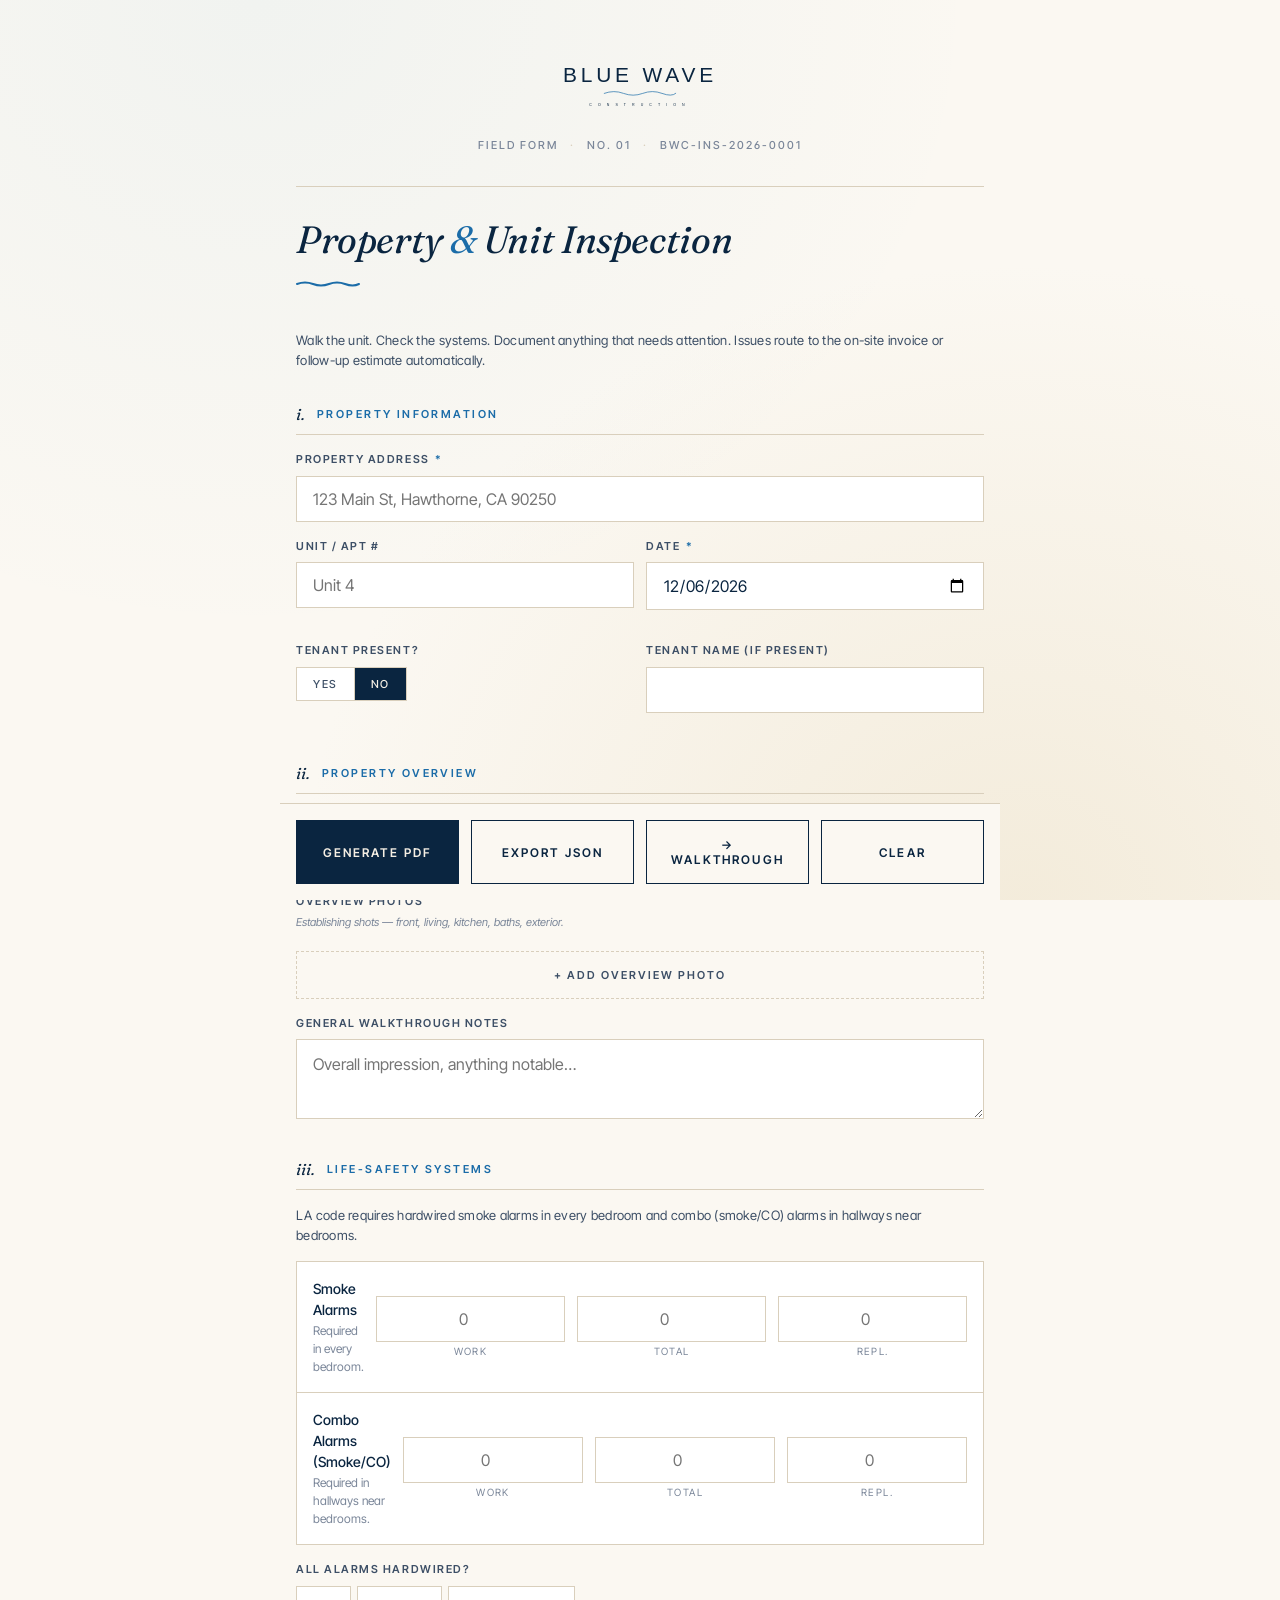
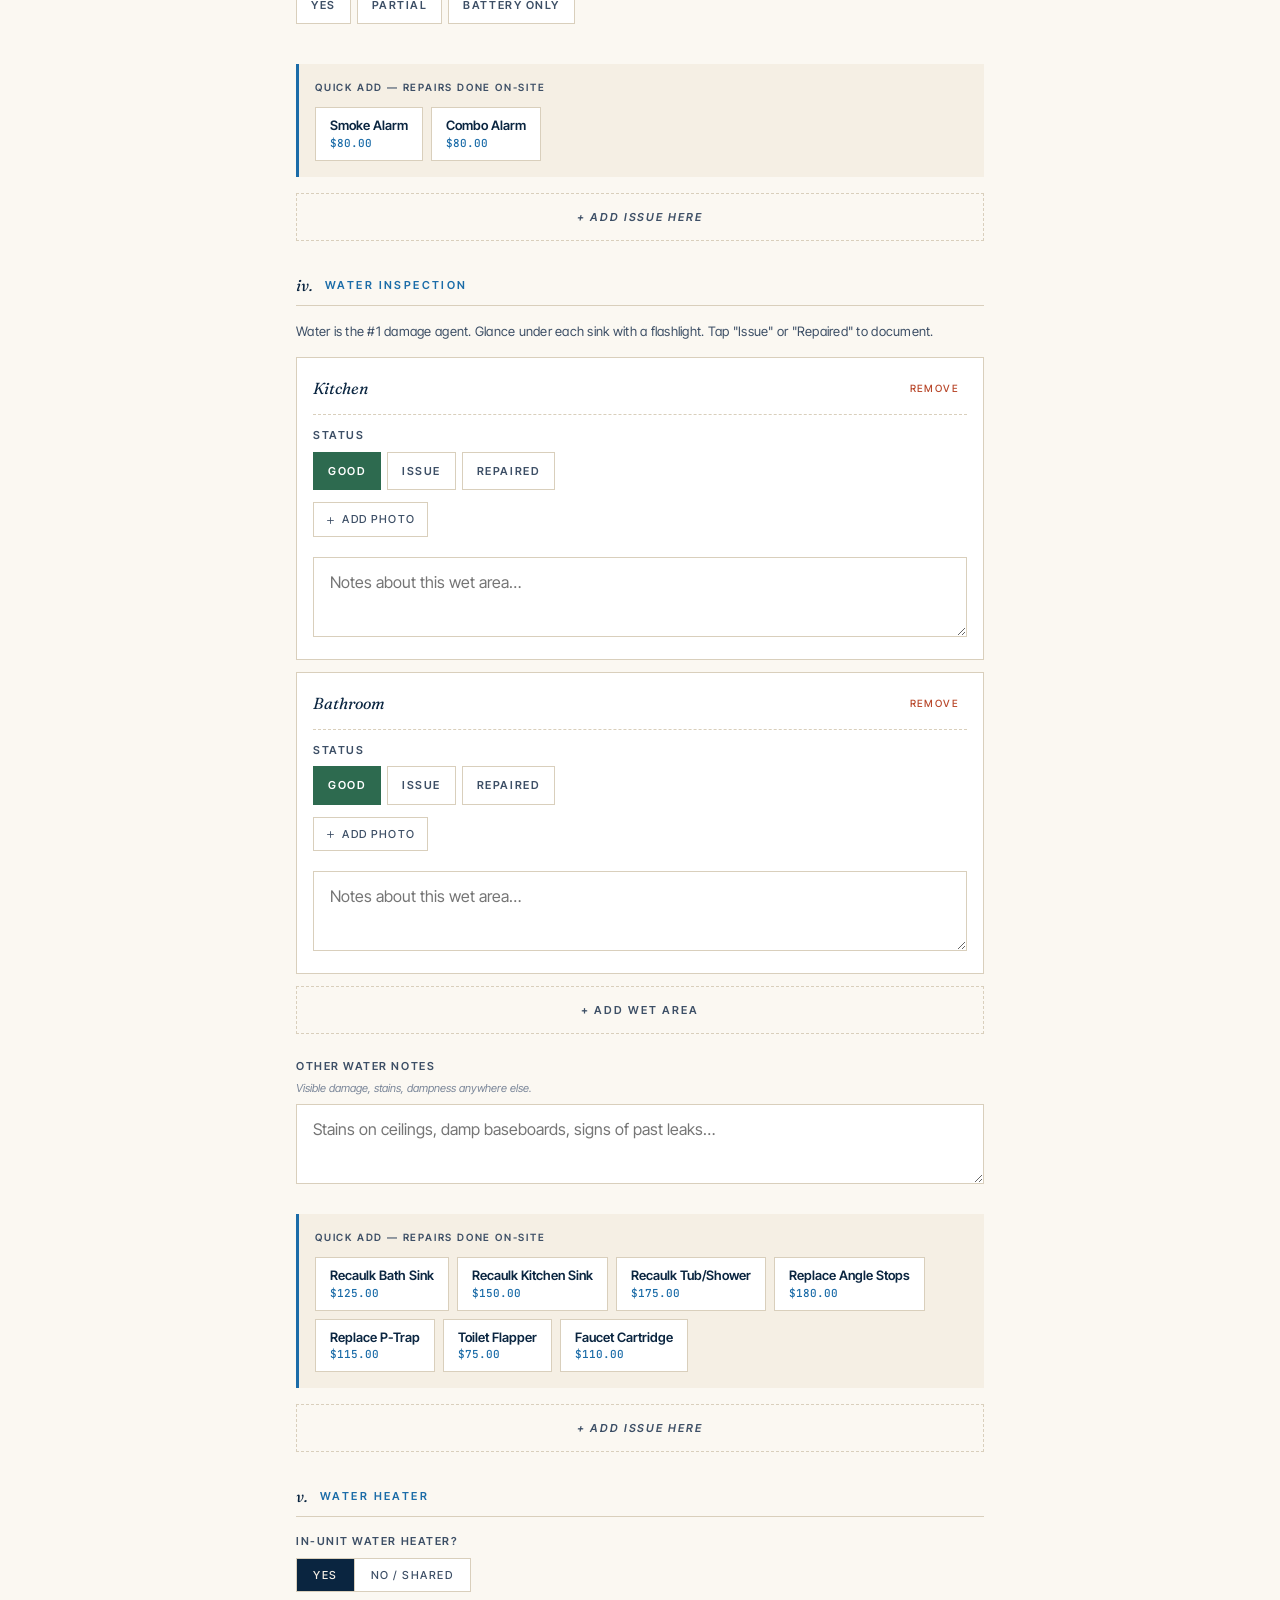
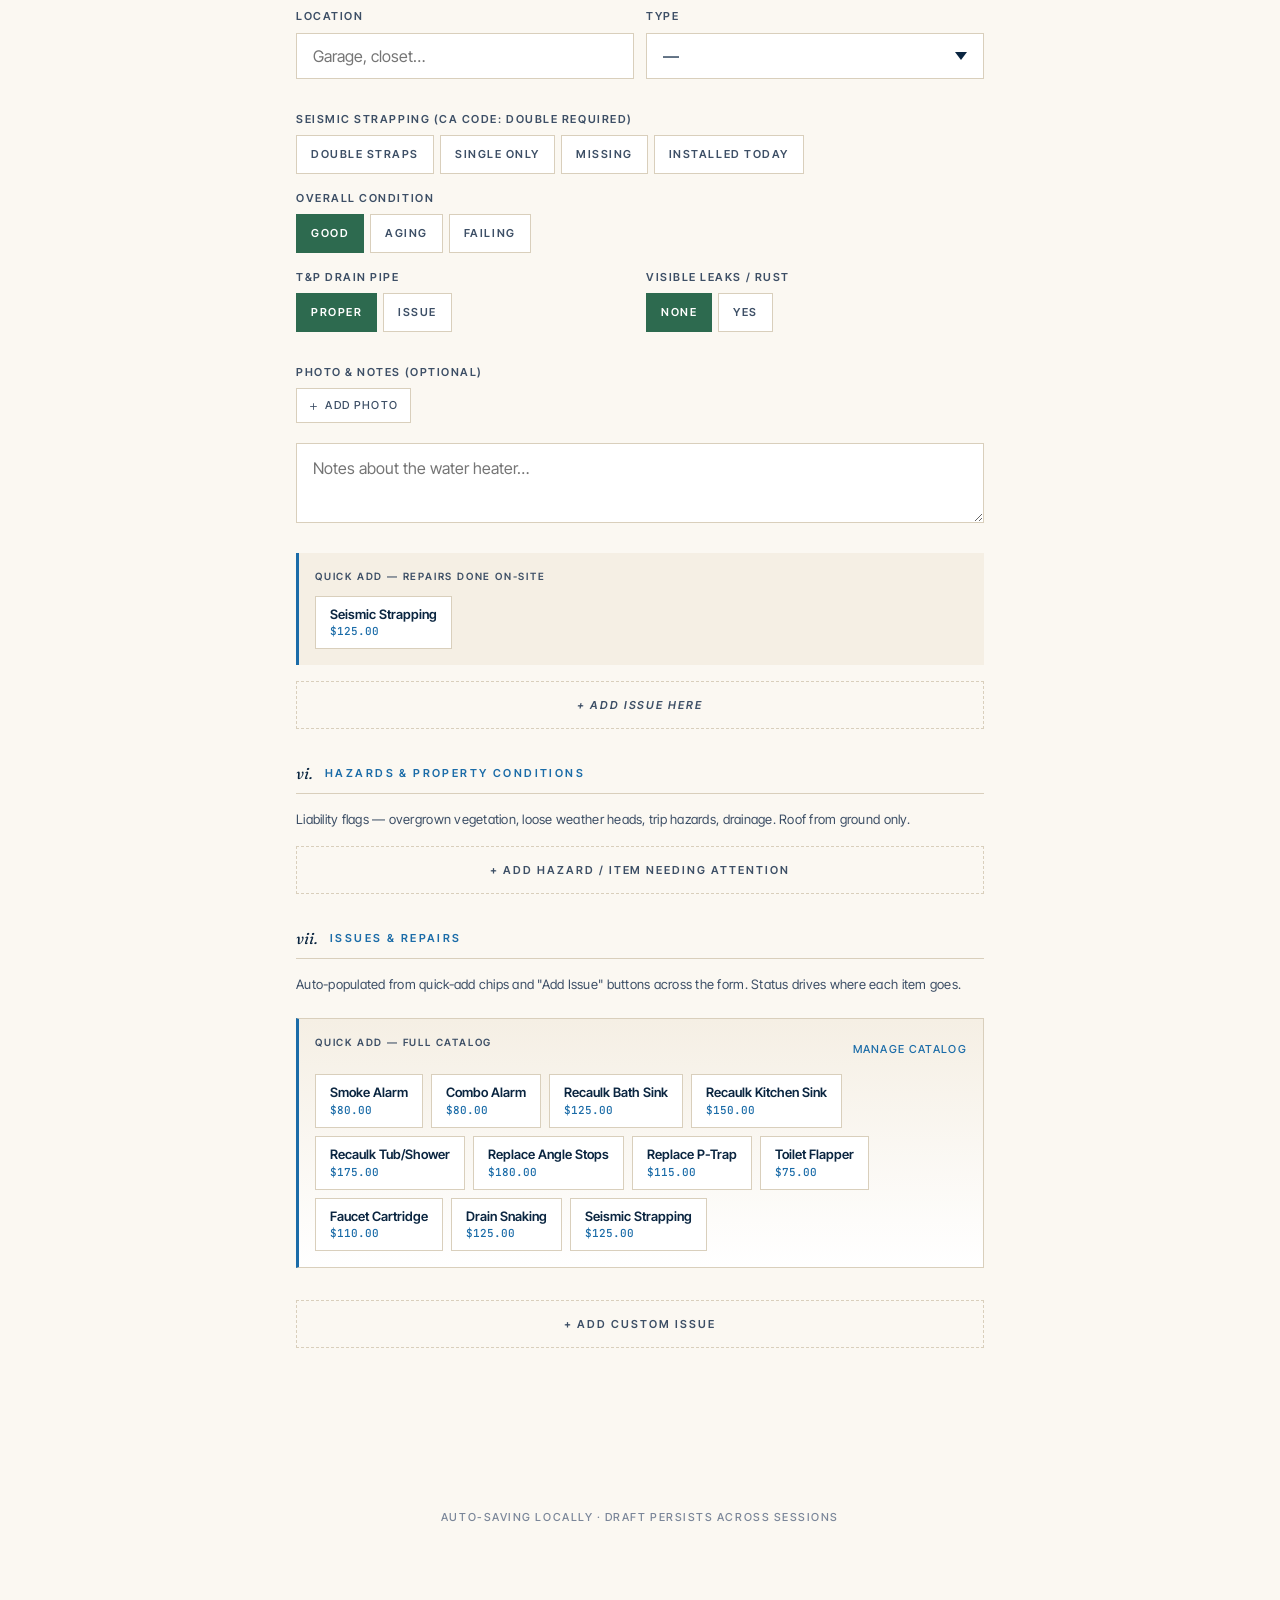
==== inspection.html @ 9dfb16ea "Add files via upload" ====
<!doctype html>
<html lang="en">
  <head>
    <meta charset="utf-8" />
    <meta
      name="viewport"
      content="width=device-width, initial-scale=1, viewport-fit=cover"
    />
    <meta name="theme-color" content="#0A2540" />
    <title>Inspection — Blue Wave Construction</title>
    <link rel="preconnect" href="https://fonts.googleapis.com" />
    <link rel="preconnect" href="https://fonts.gstatic.com" crossorigin />
    <link
      rel="stylesheet"
      href="https://fonts.googleapis.com/css2?family=Fraunces:ital,opsz,wght@0,9..144,300;0,9..144,400;1,9..144,300;1,9..144,400&family=Inter+Tight:wght@400;500;600&family=JetBrains+Mono:wght@400;500&display=swap"
    />
    <link rel="stylesheet" href="styles.css" />
    <script src="https://cdnjs.cloudflare.com/ajax/libs/jspdf/2.5.1/jspdf.umd.min.js"></script>
  </head>
  <body>
    <main class="app">
      <header class="app-header">
        <a href="index.html" style="text-decoration: none">
          <img
            src="assets/01_logo_horizontal_navy.svg"
            alt="Blue Wave Construction"
            class="logo"
          />
        </a>
        <div class="meta">
          Field Form <span class="sep">·</span> No. 01
          <span class="sep">·</span> <span id="reportIdDisplay">BWC-INS-…</span>
        </div>
      </header>

      <h1 class="page-title">Property <span class="ampersand">&</span> Unit Inspection</h1>
      <svg class="title-wave" viewBox="0 0 64 8" xmlns="http://www.w3.org/2000/svg">
        <path d="M 1 4 Q 9 1, 17 4 T 33 4 T 49 4 T 63 4" />
      </svg>
      <p class="page-subtitle">
        Walk the unit. Check the systems. Document anything that needs attention.
        Issues route to the on-site invoice or follow-up estimate automatically.
      </p>

      <form id="inspectionForm" autocomplete="off">

        <!-- ============================================
             SECTION 1 — PROPERTY INFO
             ============================================ -->
        <section class="section">
          <h2 class="section-title">
            <span class="num">i.</span> Property Information
          </h2>

          <div class="field">
            <label class="label" for="propertyAddress">
              Property Address <span class="required">*</span>
            </label>
            <input type="text" id="propertyAddress" placeholder="123 Main St, Hawthorne, CA 90250" required />
          </div>

          <div class="field-row">
            <div class="field">
              <label class="label" for="unitNumber">Unit / Apt #</label>
              <input type="text" id="unitNumber" placeholder="Unit 4" />
            </div>
            <div class="field">
              <label class="label" for="inspectionDate">
                Date <span class="required">*</span>
              </label>
              <input type="date" id="inspectionDate" required />
            </div>
          </div>

          <div class="field-row">
            <div class="field">
              <label class="label">Tenant Present?</label>
              <div class="toggle-group" role="radiogroup">
                <input type="radio" name="tenantPresent" id="tenantYes" value="yes" />
                <label for="tenantYes">Yes</label>
                <input type="radio" name="tenantPresent" id="tenantNo" value="no" checked />
                <label for="tenantNo">No</label>
              </div>
            </div>
            <div class="field">
              <label class="label" for="tenantName">Tenant Name (if present)</label>
              <input type="text" id="tenantName" />
            </div>
          </div>
        </section>

        <!-- ============================================
             SECTION 2 — OVERVIEW
             ============================================ -->
        <section class="section" data-section="overview">
          <h2 class="section-title">
            <span class="num">ii.</span> Property Overview
          </h2>

          <div class="field">
            <label class="label">Overall Condition</label>
            <div class="condition-rating">
              <input type="radio" name="condition" id="condExcellent" value="excellent" />
              <label for="condExcellent">Excellent</label>
              <input type="radio" name="condition" id="condGood" value="good" checked />
              <label for="condGood">Good</label>
              <input type="radio" name="condition" id="condFair" value="fair" />
              <label for="condFair">Fair</label>
              <input type="radio" name="condition" id="condPoor" value="poor" />
              <label for="condPoor">Poor</label>
              <input type="radio" name="condition" id="condMajor" value="major" />
              <label for="condMajor">Major</label>
            </div>
          </div>

          <div class="field">
            <label class="label">Overview Photos</label>
            <p class="helper">Establishing shots — front, living, kitchen, baths, exterior.</p>
            <div class="overview-photos" id="overviewPhotos"></div>
            <button type="button" class="btn-add" id="addOverviewBtn" style="margin-top: var(--s3);">
              + Add Overview Photo
            </button>
          </div>

          <div class="field">
            <label class="label" for="overviewNotes">General Walkthrough Notes</label>
            <textarea id="overviewNotes" placeholder="Overall impression, anything notable…"></textarea>
          </div>
        </section>

        <!-- ============================================
             SECTION 3 — LIFE-SAFETY
             ============================================ -->
        <section class="section" data-section="life-safety">
          <h2 class="section-title">
            <span class="num">iii.</span> Life-Safety Systems
          </h2>
          <p class="page-subtitle" style="margin-bottom: var(--s4)">
            LA code requires hardwired smoke alarms in every bedroom and combo
            (smoke/CO) alarms in hallways near bedrooms.
          </p>

          <div class="check-grid">
            <div class="check-row">
              <div>
                <div class="check-row-label">Smoke Alarms</div>
                <div class="check-row-sub">Required in every bedroom.</div>
              </div>
              <div class="check-counts">
                <div class="count-cell">
                  <input type="number" min="0" class="count-input" id="smokeWorking" placeholder="0" />
                  <span class="count-label">Work</span>
                </div>
                <div class="count-cell">
                  <input type="number" min="0" class="count-input" id="smokeTotal" placeholder="0" />
                  <span class="count-label">Total</span>
                </div>
                <div class="count-cell">
                  <input type="number" min="0" class="count-input" id="smokeReplaced" placeholder="0" />
                  <span class="count-label">Repl.</span>
                </div>
              </div>
            </div>

            <div class="check-row">
              <div>
                <div class="check-row-label">Combo Alarms (Smoke/CO)</div>
                <div class="check-row-sub">Required in hallways near bedrooms.</div>
              </div>
              <div class="check-counts">
                <div class="count-cell">
                  <input type="number" min="0" class="count-input" id="comboWorking" placeholder="0" />
                  <span class="count-label">Work</span>
                </div>
                <div class="count-cell">
                  <input type="number" min="0" class="count-input" id="comboTotal" placeholder="0" />
                  <span class="count-label">Total</span>
                </div>
                <div class="count-cell">
                  <input type="number" min="0" class="count-input" id="comboReplaced" placeholder="0" />
                  <span class="count-label">Repl.</span>
                </div>
              </div>
            </div>
          </div>

          <div class="field-row" style="margin-top: var(--s4)">
            <div class="field">
              <label class="label">All Alarms Hardwired?</label>
              <div class="status-buttons">
                <input type="radio" name="alarmsHardwired" id="hwYes" value="yes" />
                <label for="hwYes" class="status-ok">Yes</label>
                <input type="radio" name="alarmsHardwired" id="hwPartial" value="partial" />
                <label for="hwPartial" class="status-warn">Partial</label>
                <input type="radio" name="alarmsHardwired" id="hwNo" value="no" />
                <label for="hwNo" class="status-issue">Battery Only</label>
              </div>
            </div>
          </div>

          <div class="quick-add-block">
            <div class="quick-add-label">Quick Add — repairs done on-site</div>
            <div class="quick-add-chips" data-chips-context="life-safety"></div>
          </div>

          <button type="button" class="btn-add btn-add-issue" data-add-issue-from="Life-Safety">
            + Add Issue here
          </button>
        </section>

        <!-- ============================================
             SECTION 4 — WATER
             ============================================ -->
        <section class="section" data-section="water">
          <h2 class="section-title">
            <span class="num">iv.</span> Water Inspection
          </h2>
          <p class="page-subtitle" style="margin-bottom: var(--s4)">
            Water is the #1 damage agent. Glance under each sink with a flashlight.
            Tap "Issue" or "Repaired" to document.
          </p>

          <div id="wetAreaList"></div>

          <button type="button" class="btn-add" id="addWetAreaBtn" style="margin-top: var(--s3);">
            + Add Wet Area
          </button>

          <div class="field" style="margin-top: var(--s5);">
            <label class="label" for="waterNotes">Other Water Notes</label>
            <p class="helper">Visible damage, stains, dampness anywhere else.</p>
            <textarea id="waterNotes" placeholder="Stains on ceilings, damp baseboards, signs of past leaks…"></textarea>
          </div>

          <div class="quick-add-block">
            <div class="quick-add-label">Quick Add — repairs done on-site</div>
            <div class="quick-add-chips" data-chips-context="water"></div>
          </div>

          <button type="button" class="btn-add btn-add-issue" data-add-issue-from="Water">
            + Add Issue here
          </button>
        </section>

        <!-- ============================================
             SECTION 5 — WATER HEATER
             ============================================ -->
        <section class="section" data-section="water-heater">
          <h2 class="section-title">
            <span class="num">v.</span> Water Heater
          </h2>

          <div class="field">
            <label class="label">In-Unit Water Heater?</label>
            <div class="toggle-group">
              <input type="radio" name="whPresent" id="whYes" value="yes" checked />
              <label for="whYes">Yes</label>
              <input type="radio" name="whPresent" id="whNo" value="no" />
              <label for="whNo">No / Shared</label>
            </div>
          </div>

          <div id="waterHeaterDetail">
            <div class="field-row">
              <div class="field">
                <label class="label" for="whLocation">Location</label>
                <input type="text" id="whLocation" placeholder="Garage, closet…" />
              </div>
              <div class="field">
                <label class="label" for="whType">Type</label>
                <select id="whType">
                  <option value="">—</option>
                  <option value="gas">Gas</option>
                  <option value="electric">Electric</option>
                  <option value="tankless-gas">Tankless (Gas)</option>
                  <option value="tankless-electric">Tankless (Electric)</option>
                </select>
              </div>
            </div>

            <div class="field">
              <label class="label">Seismic Strapping (CA Code: Double Required)</label>
              <div class="status-buttons">
                <input type="radio" name="whStraps" id="strapsDouble" value="double" />
                <label for="strapsDouble" class="status-ok">Double Straps</label>
                <input type="radio" name="whStraps" id="strapsSingle" value="single" />
                <label for="strapsSingle" class="status-warn">Single Only</label>
                <input type="radio" name="whStraps" id="strapsMissing" value="missing" />
                <label for="strapsMissing" class="status-issue">Missing</label>
                <input type="radio" name="whStraps" id="strapsReplaced" value="replaced" />
                <label for="strapsReplaced" class="status-replaced">Installed Today</label>
              </div>
            </div>

            <div class="field">
              <label class="label">Overall Condition</label>
              <div class="status-buttons">
                <input type="radio" name="whCondition" id="whGood" value="good" checked />
                <label for="whGood" class="status-ok">Good</label>
                <input type="radio" name="whCondition" id="whAging" value="aging" />
                <label for="whAging" class="status-warn">Aging</label>
                <input type="radio" name="whCondition" id="whFailing" value="failing" />
                <label for="whFailing" class="status-issue">Failing</label>
              </div>
            </div>

            <div class="field-row">
              <div class="field">
                <label class="label">T&amp;P Drain Pipe</label>
                <div class="status-buttons">
                  <input type="radio" name="whTP" id="tpOk" value="ok" checked />
                  <label for="tpOk" class="status-ok">Proper</label>
                  <input type="radio" name="whTP" id="tpIssue" value="issue" />
                  <label for="tpIssue" class="status-issue">Issue</label>
                </div>
              </div>
              <div class="field">
                <label class="label">Visible Leaks / Rust</label>
                <div class="status-buttons">
                  <input type="radio" name="whLeaks" id="whlNone" value="none" checked />
                  <label for="whlNone" class="status-ok">None</label>
                  <input type="radio" name="whLeaks" id="whlSome" value="some" />
                  <label for="whlSome" class="status-issue">Yes</label>
                </div>
              </div>
            </div>

            <div class="field">
              <label class="label">Photo &amp; Notes (optional)</label>
              <label class="photo-button" id="whPhotoBtn">
                <span class="icon">+</span>
                <span class="text">Add photo</span>
                <input type="file" accept="image/*" capture="environment" multiple class="wh-photo-input" />
              </label>
              <div class="photo-strip" id="whPhotoStrip" style="margin-bottom: var(--s3);"></div>
              <textarea id="whNotes" placeholder="Notes about the water heater…"></textarea>
            </div>

            <div class="quick-add-block">
              <div class="quick-add-label">Quick Add — repairs done on-site</div>
              <div class="quick-add-chips" data-chips-context="water-heater"></div>
            </div>

            <button type="button" class="btn-add btn-add-issue" data-add-issue-from="Water Heater">
              + Add Issue here
            </button>
          </div>
        </section>

        <!-- ============================================
             SECTION 6 — HAZARDS
             ============================================ -->
        <section class="section" data-section="hazards">
          <h2 class="section-title">
            <span class="num">vi.</span> Hazards &amp; Property Conditions
          </h2>
          <p class="page-subtitle" style="margin-bottom: var(--s4)">
            Liability flags — overgrown vegetation, loose weather heads, trip
            hazards, drainage. Roof from ground only.
          </p>

          <div id="hazardList"></div>

          <button type="button" class="btn-add" id="addHazardBtn" style="margin-top: var(--s3);">
            + Add Hazard / Item Needing Attention
          </button>
        </section>

        <!-- ============================================
             SECTION 7 — UNIVERSAL ISSUES
             ============================================ -->
        <section class="section" data-section="issues">
          <h2 class="section-title">
            <span class="num">vii.</span> Issues &amp; Repairs
          </h2>
          <p class="page-subtitle" style="margin-bottom: var(--s4)">
            Auto-populated from quick-add chips and "Add Issue" buttons across the form.
            Status drives where each item goes.
          </p>

          <div class="quick-add-block quick-add-block-prominent">
            <div class="quick-add-block-header">
              <div class="quick-add-label">Quick Add — full catalog</div>
              <button type="button" class="btn-link" id="manageCatalogBtn">Manage Catalog</button>
            </div>
            <div class="quick-add-chips" data-chips-context="all"></div>
          </div>

          <div class="items-list" id="issuesList"></div>

          <button type="button" class="btn-add" id="addIssueBtn" style="margin-top: var(--s4)">
            + Add Custom Issue
          </button>
        </section>

        <!-- ============================================
             SECTION 8 — INVOICE (auto)
             ============================================ -->
        <section class="section" id="invoiceSection" style="display: none">
          <h2 class="section-title">
            <span class="num">viii.</span> On-Site Repair Invoice
          </h2>
          <p class="page-subtitle" style="margin-bottom: var(--s4)">
            Auto-populated from issues marked "Repaired On-Site". Limit per S&amp;L
            authorization: $500 per unit.
          </p>

          <div class="totals" id="invoiceTotals">
            <div class="totals-row">
              <span class="label">Parts &amp; Materials</span>
              <span class="val" id="totalParts">$0.00</span>
            </div>
            <div class="totals-row">
              <span class="label">Labor</span>
              <span class="val" id="totalLabor">$0.00</span>
            </div>
            <div class="totals-row grand">
              <span class="label">Total Due</span>
              <span class="val" id="totalGrand">$0.00</span>
            </div>
            <div class="threshold-warning" id="thresholdWarning">
              Total exceeds $500 — requires approval before performing repairs
            </div>
          </div>
        </section>

        <!-- ============================================
             SECTION 9 — ESTIMATE FOLLOWUPS (auto)
             ============================================ -->
        <section class="section" id="estimateSection" style="display: none">
          <h2 class="section-title">
            <span class="num">ix.</span> Estimate Follow-Ups
          </h2>
          <p class="page-subtitle" style="margin-bottom: 0">
            <span id="estimateCount">0</span> item(s) flagged for estimate.
            Tap "→ Walkthrough" below to send these to the estimate form.
          </p>
        </section>

        <!-- ACTIONS -->
        <div class="actions-bar">
          <button type="button" class="btn" id="generatePdfBtn">
            Generate PDF
          </button>
          <button type="button" class="btn btn-secondary" id="exportJsonBtn">
            Export JSON
          </button>
          <button type="button" class="btn btn-secondary" id="exportEstimateBtn">
            → Walkthrough
          </button>
          <button type="button" class="btn btn-secondary" id="clearBtn">
            Clear
          </button>
        </div>

        <p class="status-line" id="statusLine">Auto-saving locally · Draft persists across sessions</p>
      </form>
    </main>

    <!-- Catalog management modal -->
    <div
      id="catalogPanel"
      style="
        display: none;
        position: fixed;
        inset: 0;
        background: rgba(10, 37, 64, 0.85);
        z-index: 100;
        padding: 32px 16px;
        overflow-y: auto;
      "
    >
      <div
        style="
          max-width: 600px;
          margin: 0 auto;
          background: var(--paper);
          padding: 32px;
          border: 1px solid var(--rule);
        "
      >
        <h2 class="page-title" style="font-size: 28px; margin-bottom: 8px">
          Manage <span class="ampersand">&</span> Catalog
        </h2>
        <p class="page-subtitle" style="margin-bottom: 24px">
          Edit your common repair items, prices, and which sections they appear in.
          Changes save automatically.
        </p>
        <div id="catalogEditor"></div>
        <button
          type="button"
          class="btn-add"
          id="addCatalogItemBtn"
          style="margin-top: 16px"
        >
          + Add Catalog Item
        </button>
        <div class="actions-bar" style="position: static; margin-top: 24px">
          <button type="button" class="btn" id="closeCatalogBtn">Done</button>
        </div>
      </div>
    </div>

    <div class="lightbox" id="lightbox"><img src="" alt="" id="lightboxImg" /></div>

    <script src="shared.js"></script>
    <script src="inspection.js"></script>
  </body>
</html>
---- styles.css ----
/* ============================================
   BLUE WAVE CONSTRUCTION — FORMS STYLESHEET
   Refined editorial aesthetic, mobile-first
   ============================================ */

:root {
  /* Brand palette (locked) */
  --deep-navy: #0A2540;
  --mid-navy: #0E3A5F;
  --wave-blue: #1B6CA8;
  --sky: #4FA3D1;
  --sand: #E8D9B8;
  --bone: #F5EFE4;

  /* Functional tones */
  --ink: #0A2540;
  --ink-soft: #3D4F66;
  --ink-faint: #7A8699;
  --paper: #FBF8F2;
  --paper-tint: #F5EFE4;
  --rule: #D9CFBC;
  --rule-soft: #EAE2D0;
  --danger: #B8472A;
  --success: #2D6A4F;

  /* Typography */
  --serif: "Fraunces", "Cormorant Garamond", Georgia, serif;
  --sans: "Inter Tight", -apple-system, BlinkMacSystemFont, "Helvetica Neue", sans-serif;
  --mono: "JetBrains Mono", "SF Mono", ui-monospace, monospace;

  /* Spacing scale */
  --s1: 4px;
  --s2: 8px;
  --s3: 12px;
  --s4: 16px;
  --s5: 24px;
  --s6: 32px;
  --s7: 48px;
  --s8: 64px;
}

* {
  box-sizing: border-box;
  -webkit-tap-highlight-color: transparent;
}

html {
  font-size: 16px;
  -webkit-text-size-adjust: 100%;
}

body {
  margin: 0;
  font-family: var(--sans);
  font-size: 16px;
  line-height: 1.5;
  color: var(--ink);
  background: var(--paper);
  background-image:
    radial-gradient(at 20% 0%, rgba(79, 163, 209, 0.06) 0%, transparent 50%),
    radial-gradient(at 80% 100%, rgba(232, 217, 184, 0.4) 0%, transparent 50%);
  background-attachment: fixed;
  min-height: 100vh;
  font-feature-settings: "ss01", "cv11";
  -webkit-font-smoothing: antialiased;
  -moz-osx-font-smoothing: grayscale;
}

/* ============================================
   LAYOUT
   ============================================ */

.app {
  max-width: 720px;
  margin: 0 auto;
  padding: var(--s5) var(--s4) var(--s8);
}

.app-header {
  padding: var(--s5) 0 var(--s6);
  border-bottom: 1px solid var(--rule);
  margin-bottom: var(--s6);
}

.app-header .logo {
  width: 220px;
  max-width: 70%;
  height: auto;
  display: block;
  margin: 0 auto var(--s3);
}

.app-header .meta {
  text-align: center;
  font-size: 11px;
  letter-spacing: 0.18em;
  text-transform: uppercase;
  color: var(--ink-faint);
  font-weight: 500;
}

.app-header .meta .sep {
  color: var(--rule);
  margin: 0 var(--s2);
}

.page-title {
  font-family: var(--serif);
  font-weight: 400;
  font-style: italic;
  font-size: clamp(28px, 6vw, 38px);
  letter-spacing: -0.01em;
  margin: 0 0 var(--s2);
  color: var(--deep-navy);
  line-height: 1.1;
}

.page-title .ampersand {
  color: var(--wave-blue);
}

.page-subtitle {
  font-size: 13px;
  color: var(--ink-soft);
  letter-spacing: 0.02em;
  margin-bottom: var(--s6);
  line-height: 1.5;
}

/* ============================================
   SECTIONS
   ============================================ */

.section {
  margin-bottom: var(--s6);
}

.section-title {
  font-family: var(--sans);
  font-size: 11px;
  font-weight: 600;
  letter-spacing: 0.22em;
  text-transform: uppercase;
  color: var(--wave-blue);
  margin: 0 0 var(--s4);
  padding-bottom: var(--s2);
  border-bottom: 1px solid var(--rule);
  display: flex;
  align-items: center;
  gap: var(--s3);
}

.section-title .num {
  font-family: var(--serif);
  font-style: italic;
  font-weight: 400;
  font-size: 16px;
  letter-spacing: 0;
  text-transform: none;
  color: var(--deep-navy);
}

/* ============================================
   FIELDS
   ============================================ */

.field {
  margin-bottom: var(--s4);
}

.field-row {
  display: grid;
  grid-template-columns: 1fr 1fr;
  gap: var(--s3);
  margin-bottom: var(--s4);
}

.field-row.thirds {
  grid-template-columns: 1fr 1fr 1fr;
}

@media (max-width: 480px) {
  .field-row,
  .field-row.thirds {
    grid-template-columns: 1fr;
  }
}

.label {
  display: block;
  font-size: 11px;
  font-weight: 600;
  letter-spacing: 0.14em;
  text-transform: uppercase;
  color: var(--ink-soft);
  margin-bottom: var(--s2);
}

.label .required {
  color: var(--wave-blue);
  margin-left: 2px;
}

input[type="text"],
input[type="email"],
input[type="tel"],
input[type="number"],
input[type="date"],
textarea,
select {
  width: 100%;
  font-family: var(--sans);
  font-size: 16px;
  color: var(--ink);
  background: #fff;
  border: 1px solid var(--rule);
  border-radius: 0;
  padding: var(--s3) var(--s4);
  transition: border-color 0.15s ease, box-shadow 0.15s ease;
  appearance: none;
  -webkit-appearance: none;
}

input[type="text"]:focus,
input[type="email"]:focus,
input[type="tel"]:focus,
input[type="number"]:focus,
input[type="date"]:focus,
textarea:focus,
select:focus {
  outline: none;
  border-color: var(--wave-blue);
  box-shadow: 0 0 0 3px rgba(27, 108, 168, 0.12);
}

textarea {
  min-height: 80px;
  resize: vertical;
  line-height: 1.5;
}

select {
  background-image: url("data:image/svg+xml,%3Csvg xmlns='http://www.w3.org/2000/svg' width='12' height='8' viewBox='0 0 12 8'%3E%3Cpath fill='%230A2540' d='M6 8L0 0h12z'/%3E%3C/svg%3E");
  background-repeat: no-repeat;
  background-position: right 16px center;
  padding-right: 40px;
}

/* ============================================
   CHECK GRID
   ============================================ */

.check-grid {
  display: grid;
  gap: 1px;
  background: var(--rule);
  border: 1px solid var(--rule);
  margin-bottom: var(--s4);
}

.check-row {
  display: grid;
  grid-template-columns: 1fr auto;
  align-items: center;
  background: #fff;
  padding: var(--s4);
  gap: var(--s3);
}

.check-row-label {
  font-size: 14px;
  font-weight: 500;
  color: var(--ink);
}

.check-row-sub {
  font-size: 12px;
  color: var(--ink-faint);
  margin-top: 2px;
}

.check-counts {
  display: flex;
  gap: var(--s3);
  align-items: center;
}

.count-input {
  width: 56px;
  text-align: center;
  font-family: var(--mono);
  font-size: 15px;
  padding: var(--s2);
}

.count-label {
  font-size: 10px;
  letter-spacing: 0.14em;
  text-transform: uppercase;
  color: var(--ink-faint);
  text-align: center;
  display: block;
  margin-top: 2px;
}

.count-cell {
  display: flex;
  flex-direction: column;
  align-items: center;
}

/* ============================================
   YES/NO TOGGLE
   ============================================ */

.toggle-group {
  display: inline-flex;
  border: 1px solid var(--rule);
  background: #fff;
}

.toggle-group input[type="radio"] {
  position: absolute;
  opacity: 0;
  pointer-events: none;
}

.toggle-group label {
  padding: var(--s2) var(--s4);
  font-size: 13px;
  font-weight: 500;
  letter-spacing: 0.05em;
  cursor: pointer;
  color: var(--ink-soft);
  background: #fff;
  transition: all 0.15s;
  user-select: none;
  border-right: 1px solid var(--rule);
  margin: 0;
  text-transform: uppercase;
  font-size: 11px;
  letter-spacing: 0.14em;
}

.toggle-group label:last-child {
  border-right: none;
}

.toggle-group input[type="radio"]:checked + label {
  background: var(--deep-navy);
  color: var(--bone);
}

/* ============================================
   FINDINGS / LINE ITEMS
   ============================================ */

.items-list {
  display: flex;
  flex-direction: column;
  gap: var(--s4);
}

.item-card {
  border: 1px solid var(--rule);
  background: #fff;
  padding: var(--s4);
  position: relative;
}

.item-card .item-num {
  position: absolute;
  top: var(--s4);
  right: var(--s4);
  font-family: var(--serif);
  font-style: italic;
  font-size: 13px;
  color: var(--ink-faint);
}

.item-card.repaired {
  border-left: 3px solid var(--success);
}

.item-card.estimate-needed {
  border-left: 3px solid var(--wave-blue);
}

.item-card.informational {
  border-left: 3px solid var(--rule);
}

.status-pills {
  display: flex;
  gap: var(--s2);
  flex-wrap: wrap;
  margin-top: var(--s3);
  margin-bottom: var(--s3);
}

.status-pill {
  font-size: 10px;
  font-weight: 600;
  letter-spacing: 0.14em;
  text-transform: uppercase;
  padding: 6px var(--s3);
  border: 1px solid var(--rule);
  background: #fff;
  cursor: pointer;
  user-select: none;
  transition: all 0.12s;
  color: var(--ink-soft);
}

.status-pill input {
  position: absolute;
  opacity: 0;
  pointer-events: none;
}

.status-pill.active-info {
  background: var(--ink-soft);
  color: var(--bone);
  border-color: var(--ink-soft);
}

.status-pill.active-repair {
  background: var(--success);
  color: #fff;
  border-color: var(--success);
}

.status-pill.active-estimate {
  background: var(--wave-blue);
  color: #fff;
  border-color: var(--wave-blue);
}

.cost-row {
  display: grid;
  grid-template-columns: 1fr 1fr 1fr;
  gap: var(--s3);
  margin-top: var(--s3);
  padding-top: var(--s3);
  border-top: 1px dashed var(--rule);
}

.cost-row.hidden {
  display: none;
}

.photo-row {
  display: flex;
  gap: var(--s2);
  flex-wrap: wrap;
  margin-top: var(--s3);
  padding-top: var(--s3);
  border-top: 1px dashed var(--rule);
}

.photo-thumb {
  width: 72px;
  height: 72px;
  background: var(--bone);
  border: 1px solid var(--rule);
  position: relative;
  overflow: hidden;
  cursor: pointer;
}

.photo-thumb img {
  width: 100%;
  height: 100%;
  object-fit: cover;
}

.photo-thumb .remove {
  position: absolute;
  top: 2px;
  right: 2px;
  width: 20px;
  height: 20px;
  background: rgba(10, 37, 64, 0.9);
  color: #fff;
  border: none;
  font-size: 14px;
  line-height: 1;
  cursor: pointer;
  display: flex;
  align-items: center;
  justify-content: center;
}

.add-photo {
  width: 72px;
  height: 72px;
  border: 1px dashed var(--rule);
  background: transparent;
  cursor: pointer;
  font-size: 24px;
  color: var(--ink-faint);
  display: flex;
  align-items: center;
  justify-content: center;
  font-family: var(--serif);
  font-weight: 300;
  transition: all 0.15s;
}

.add-photo:hover {
  border-color: var(--wave-blue);
  color: var(--wave-blue);
}

.item-actions {
  display: flex;
  justify-content: flex-end;
  margin-top: var(--s3);
}

.remove-item {
  background: none;
  border: none;
  font-size: 11px;
  letter-spacing: 0.14em;
  text-transform: uppercase;
  color: var(--danger);
  cursor: pointer;
  padding: var(--s2);
  font-weight: 500;
  font-family: var(--sans);
}

/* ============================================
   BUTTONS
   ============================================ */

.btn {
  display: inline-flex;
  align-items: center;
  justify-content: center;
  gap: var(--s2);
  font-family: var(--sans);
  font-size: 12px;
  font-weight: 600;
  letter-spacing: 0.18em;
  text-transform: uppercase;
  padding: var(--s4) var(--s5);
  border: 1px solid var(--deep-navy);
  background: var(--deep-navy);
  color: var(--bone);
  cursor: pointer;
  transition: all 0.15s;
  font-family: var(--sans);
  text-decoration: none;
  appearance: none;
}

.btn:hover {
  background: var(--mid-navy);
  border-color: var(--mid-navy);
}

.btn-secondary {
  background: transparent;
  color: var(--deep-navy);
}

.btn-secondary:hover {
  background: var(--deep-navy);
  color: var(--bone);
}

.btn-add {
  display: block;
  width: 100%;
  background: transparent;
  border: 1px dashed var(--rule);
  color: var(--ink-soft);
  padding: var(--s4);
  font-family: var(--sans);
  font-size: 11px;
  font-weight: 600;
  letter-spacing: 0.18em;
  text-transform: uppercase;
  cursor: pointer;
  transition: all 0.15s;
}

.btn-add:hover {
  border-color: var(--wave-blue);
  color: var(--wave-blue);
  background: rgba(27, 108, 168, 0.03);
}

.actions-bar {
  position: sticky;
  bottom: 0;
  background: var(--paper);
  border-top: 1px solid var(--rule);
  padding: var(--s4) 0;
  margin: var(--s7) calc(-1 * var(--s4)) 0;
  padding-left: var(--s4);
  padding-right: var(--s4);
  display: flex;
  gap: var(--s3);
  flex-wrap: wrap;
  z-index: 10;
}

.actions-bar .btn {
  flex: 1;
  min-width: 140px;
}

/* ============================================
   CATALOG PICKER (walkthrough)
   ============================================ */

.catalog {
  display: grid;
  grid-template-columns: repeat(auto-fill, minmax(180px, 1fr));
  gap: var(--s2);
  margin-bottom: var(--s4);
}

.catalog-item {
  background: #fff;
  border: 1px solid var(--rule);
  padding: var(--s3) var(--s4);
  cursor: pointer;
  text-align: left;
  font-family: var(--sans);
  transition: all 0.12s;
  display: flex;
  flex-direction: column;
  gap: 2px;
}

.catalog-item:hover {
  border-color: var(--wave-blue);
  background: rgba(27, 108, 168, 0.03);
}

.catalog-item .name {
  font-size: 13px;
  font-weight: 500;
  color: var(--ink);
}

.catalog-item .price {
  font-size: 12px;
  color: var(--wave-blue);
  font-family: var(--mono);
  font-weight: 500;
}

/* ============================================
   TOTAL / INVOICE BLOCK
   ============================================ */

.totals {
  background: var(--bone);
  padding: var(--s5);
  margin-top: var(--s5);
  border-left: 3px solid var(--deep-navy);
}

.totals-row {
  display: flex;
  justify-content: space-between;
  align-items: baseline;
  padding: var(--s2) 0;
  font-size: 14px;
}

.totals-row.grand {
  border-top: 1px solid var(--rule);
  margin-top: var(--s3);
  padding-top: var(--s4);
  font-family: var(--serif);
  font-size: 22px;
  font-weight: 400;
}

.totals-row .label {
  margin: 0;
  font-size: 11px;
  letter-spacing: 0.14em;
  text-transform: uppercase;
  color: var(--ink-soft);
}

.totals-row.grand .label {
  font-family: var(--serif);
  font-style: italic;
  font-size: 16px;
  letter-spacing: 0;
  text-transform: none;
  color: var(--deep-navy);
  font-weight: 400;
}

.totals-row .val {
  font-family: var(--mono);
  font-weight: 500;
  color: var(--deep-navy);
}

.threshold-warning {
  background: var(--danger);
  color: #fff;
  padding: var(--s3) var(--s4);
  margin-top: var(--s3);
  font-size: 12px;
  letter-spacing: 0.05em;
  display: none;
}

.threshold-warning.show {
  display: block;
}

/* ============================================
   STATUS / TOAST
   ============================================ */

.status-line {
  font-size: 11px;
  letter-spacing: 0.14em;
  text-transform: uppercase;
  color: var(--ink-faint);
  text-align: center;
  margin-top: var(--s4);
  font-weight: 500;
}

.toast {
  position: fixed;
  bottom: var(--s5);
  left: 50%;
  transform: translateX(-50%) translateY(20px);
  background: var(--deep-navy);
  color: var(--bone);
  padding: var(--s3) var(--s5);
  font-size: 12px;
  letter-spacing: 0.14em;
  text-transform: uppercase;
  font-weight: 500;
  opacity: 0;
  pointer-events: none;
  transition: all 0.25s ease;
  z-index: 1000;
}

.toast.show {
  opacity: 1;
  transform: translateX(-50%) translateY(0);
}

/* ============================================
   LANDING PAGE
   ============================================ */

.landing {
  min-height: 100vh;
  display: flex;
  align-items: center;
  padding: var(--s6) var(--s4);
}

.landing-inner {
  max-width: 560px;
  margin: 0 auto;
  width: 100%;
  text-align: center;
}

.landing-logo {
  width: 280px;
  max-width: 80%;
  margin: 0 auto var(--s5);
  display: block;
}

.landing-eyebrow {
  font-size: 11px;
  letter-spacing: 0.22em;
  text-transform: uppercase;
  color: var(--ink-faint);
  margin-bottom: var(--s4);
  font-weight: 500;
}

.landing h1 {
  font-family: var(--serif);
  font-weight: 300;
  font-style: italic;
  font-size: clamp(34px, 8vw, 52px);
  color: var(--deep-navy);
  letter-spacing: -0.02em;
  line-height: 1.05;
  margin: 0 0 var(--s4);
}

.landing h1 em {
  color: var(--wave-blue);
}

.landing-tagline {
  font-size: 14px;
  color: var(--ink-soft);
  letter-spacing: 0.02em;
  margin-bottom: var(--s7);
  line-height: 1.6;
  max-width: 420px;
  margin-left: auto;
  margin-right: auto;
}

.tool-grid {
  display: flex;
  flex-direction: column;
  gap: var(--s3);
  margin-bottom: var(--s7);
}

.tool-card {
  display: block;
  text-decoration: none;
  background: #fff;
  border: 1px solid var(--rule);
  padding: var(--s5);
  text-align: left;
  transition: all 0.2s ease;
  position: relative;
  overflow: hidden;
}

.tool-card::before {
  content: "";
  position: absolute;
  inset: 0;
  background: linear-gradient(135deg, var(--wave-blue) 0%, var(--deep-navy) 100%);
  opacity: 0;
  transition: opacity 0.2s ease;
  pointer-events: none;
}

.tool-card:hover {
  border-color: var(--deep-navy);
  transform: translateY(-2px);
  box-shadow: 0 8px 24px -8px rgba(10, 37, 64, 0.2);
}

.tool-card > * {
  position: relative;
  z-index: 1;
}

.tool-card-num {
  font-family: var(--serif);
  font-style: italic;
  font-weight: 400;
  font-size: 14px;
  color: var(--wave-blue);
  margin-bottom: var(--s2);
}

.tool-card-name {
  font-family: var(--serif);
  font-weight: 400;
  font-size: 24px;
  color: var(--deep-navy);
  margin: 0 0 var(--s2);
  letter-spacing: -0.01em;
}

.tool-card-desc {
  font-size: 13px;
  color: var(--ink-soft);
  line-height: 1.5;
  margin-bottom: var(--s4);
}

.tool-card-arrow {
  font-family: var(--serif);
  font-style: italic;
  font-size: 12px;
  color: var(--wave-blue);
  letter-spacing: 0.05em;
}

.landing-footer {
  font-size: 10px;
  letter-spacing: 0.22em;
  text-transform: uppercase;
  color: var(--ink-faint);
  font-weight: 500;
}

.landing-footer .sep {
  color: var(--rule);
  margin: 0 var(--s2);
}

/* ============================================
   PHOTO LIGHTBOX
   ============================================ */

.lightbox {
  position: fixed;
  inset: 0;
  background: rgba(10, 37, 64, 0.92);
  z-index: 2000;
  display: none;
  align-items: center;
  justify-content: center;
  padding: var(--s5);
  cursor: pointer;
}

.lightbox.show {
  display: flex;
}

.lightbox img {
  max-width: 100%;
  max-height: 90vh;
  object-fit: contain;
}

/* ============================================
   PRINT / PDF GENERATION CLEANUP
   ============================================ */

.actions-bar.printing,
.toast {
  /* not used in print path; PDFs are generated by jsPDF */
}

/* Subtle wave decorator under page title */
.title-wave {
  width: 64px;
  height: 8px;
  margin-top: var(--s3);
  margin-bottom: var(--s5);
}

.title-wave path {
  stroke: var(--wave-blue);
  stroke-width: 2;
  fill: none;
  stroke-linecap: round;
}

/* ============================================
   V2 — MODE TOGGLE (top of form)
   ============================================ */

.mode-toggle {
  display: grid;
  grid-template-columns: 1fr 1fr;
  gap: 0;
  border: 1px solid var(--rule);
  margin-bottom: var(--s5);
  background: #fff;
}

.mode-toggle input[type="radio"] {
  position: absolute;
  opacity: 0;
  pointer-events: none;
}

.mode-toggle label {
  padding: var(--s4) var(--s4);
  text-align: center;
  cursor: pointer;
  user-select: none;
  border-right: 1px solid var(--rule);
  transition: all 0.15s ease;
}

.mode-toggle label:last-of-type {
  border-right: none;
}

.mode-toggle label .mode-name {
  display: block;
  font-family: var(--serif);
  font-style: italic;
  font-size: 18px;
  color: var(--ink-soft);
  font-weight: 400;
  margin-bottom: 2px;
}

.mode-toggle label .mode-sub {
  display: block;
  font-size: 10px;
  letter-spacing: 0.18em;
  text-transform: uppercase;
  color: var(--ink-faint);
  font-weight: 500;
}

.mode-toggle input[type="radio"]:checked + label {
  background: var(--deep-navy);
}

.mode-toggle input[type="radio"]:checked + label .mode-name {
  color: var(--bone);
}

.mode-toggle input[type="radio"]:checked + label .mode-sub {
  color: var(--sky);
}

/* Hide blocks based on mode */
.detailed-only,
.apartment-only {
  display: none;
}

body[data-mode="detailed"] .detailed-only {
  display: block;
}

body[data-mode="apartment"] .apartment-only {
  display: block;
}

/* ============================================
   V2 — STATUS BUTTON GROUPS (multi-state)
   replaces yes/no for things like "OK / Issue / Replaced"
   ============================================ */

.status-buttons {
  display: flex;
  gap: 6px;
  flex-wrap: wrap;
}

.status-buttons input[type="radio"] {
  position: absolute;
  opacity: 0;
  pointer-events: none;
}

.status-buttons label {
  padding: 10px 14px;
  font-size: 11px;
  font-weight: 600;
  letter-spacing: 0.14em;
  text-transform: uppercase;
  cursor: pointer;
  user-select: none;
  background: #fff;
  border: 1px solid var(--rule);
  color: var(--ink-soft);
  transition: all 0.12s;
}

.status-buttons input[type="radio"]:checked + label.status-ok {
  background: var(--success);
  border-color: var(--success);
  color: #fff;
}

.status-buttons input[type="radio"]:checked + label.status-issue {
  background: var(--danger);
  border-color: var(--danger);
  color: #fff;
}

.status-buttons input[type="radio"]:checked + label.status-replaced {
  background: var(--wave-blue);
  border-color: var(--wave-blue);
  color: #fff;
}

.status-buttons input[type="radio"]:checked + label.status-na {
  background: var(--ink-faint);
  border-color: var(--ink-faint);
  color: #fff;
}

.status-buttons input[type="radio"]:checked + label.status-warn {
  background: var(--sand);
  border-color: var(--sand);
  color: var(--deep-navy);
}

/* ============================================
   V2 — REPEATABLE SUB-CARDS
   smaller cards inside sections (rooms, hazards, wet areas)
   ============================================ */

.sub-card {
  background: #fff;
  border: 1px solid var(--rule);
  padding: var(--s4);
  margin-bottom: var(--s3);
  position: relative;
}

.sub-card-header {
  display: flex;
  justify-content: space-between;
  align-items: center;
  margin-bottom: var(--s3);
  padding-bottom: var(--s3);
  border-bottom: 1px dashed var(--rule);
}

.sub-card-title {
  font-family: var(--serif);
  font-style: italic;
  font-size: 16px;
  color: var(--deep-navy);
  font-weight: 400;
}

.sub-card-remove {
  background: none;
  border: none;
  font-size: 10px;
  letter-spacing: 0.14em;
  text-transform: uppercase;
  color: var(--danger);
  cursor: pointer;
  font-weight: 500;
  padding: var(--s2);
  font-family: var(--sans);
}

.sub-field {
  margin-bottom: var(--s3);
}

.sub-field:last-child {
  margin-bottom: 0;
}

.sub-field-row {
  display: flex;
  gap: var(--s3);
  align-items: center;
  flex-wrap: wrap;
  margin-bottom: var(--s3);
}

.sub-field-row .label {
  margin-bottom: 0;
  flex-shrink: 0;
  min-width: 100px;
}

/* ============================================
   V2 — PHOTO BUTTONS (inline, smaller)
   for use within sub-cards where camera icon is enough
   ============================================ */

.photo-button {
  display: inline-flex;
  align-items: center;
  gap: 6px;
  background: #fff;
  border: 1px solid var(--rule);
  padding: 8px 12px;
  font-family: var(--sans);
  font-size: 11px;
  letter-spacing: 0.12em;
  text-transform: uppercase;
  color: var(--ink-soft);
  cursor: pointer;
  font-weight: 500;
  transition: all 0.12s;
}

.photo-button:hover {
  border-color: var(--wave-blue);
  color: var(--wave-blue);
}

.photo-button.has-photos {
  border-color: var(--wave-blue);
  color: var(--wave-blue);
  background: rgba(27, 108, 168, 0.05);
}

.photo-button .icon {
  font-family: var(--serif);
  font-size: 16px;
  line-height: 1;
}

.photo-button input {
  display: none;
}

.photo-strip {
  display: flex;
  gap: 6px;
  flex-wrap: wrap;
  margin-top: var(--s2);
}

.photo-strip .photo-thumb {
  width: 56px;
  height: 56px;
}

/* ============================================
   V2 — OVERVIEW PHOTOS GRID
   labeled photo entries (Front, Kitchen, etc.)
   ============================================ */

.overview-photos {
  display: grid;
  gap: var(--s3);
}

.overview-photo-item {
  display: grid;
  grid-template-columns: auto 1fr auto;
  gap: var(--s3);
  align-items: center;
  background: #fff;
  border: 1px solid var(--rule);
  padding: var(--s3) var(--s4);
}

.overview-photo-item .label-select {
  font-size: 13px;
  font-weight: 500;
  border: none;
  background: transparent;
  color: var(--deep-navy);
  padding: 6px 0;
  min-width: 130px;
  font-family: var(--sans);
}

.overview-photo-item .label-select:focus {
  outline: none;
  border-bottom: 1px solid var(--wave-blue);
}

.overview-photo-thumb {
  width: 60px;
  height: 60px;
  background: var(--bone);
  border: 1px solid var(--rule);
  position: relative;
  overflow: hidden;
}

.overview-photo-thumb img {
  width: 100%;
  height: 100%;
  object-fit: cover;
  cursor: pointer;
}

.overview-photo-empty {
  display: flex;
  align-items: center;
  justify-content: center;
  width: 60px;
  height: 60px;
  border: 1px dashed var(--rule);
  font-family: var(--serif);
  font-size: 18px;
  color: var(--ink-faint);
  cursor: pointer;
}

.overview-photo-empty input {
  display: none;
}

.overview-photo-remove {
  background: none;
  border: none;
  font-size: 18px;
  color: var(--ink-faint);
  cursor: pointer;
  padding: var(--s2);
  line-height: 1;
}

/* ============================================
   V2 — CONDITION RATING BUTTONS
   ============================================ */

.condition-rating {
  display: grid;
  grid-template-columns: repeat(5, 1fr);
  gap: 1px;
  background: var(--rule);
  border: 1px solid var(--rule);
  margin-bottom: var(--s4);
}

.condition-rating input[type="radio"] {
  position: absolute;
  opacity: 0;
  pointer-events: none;
}

.condition-rating label {
  background: #fff;
  padding: var(--s3);
  text-align: center;
  cursor: pointer;
  user-select: none;
  font-size: 11px;
  letter-spacing: 0.08em;
  text-transform: uppercase;
  font-weight: 500;
  color: var(--ink-soft);
  transition: all 0.12s;
}

.condition-rating input[type="radio"]:checked + label {
  background: var(--deep-navy);
  color: var(--bone);
}

@media (max-width: 480px) {
  .condition-rating {
    grid-template-columns: repeat(2, 1fr);
  }
}

/* ============================================
   V2 — HELPER TEXT (inline guidance under labels)
   ============================================ */

.helper {
  font-size: 11px;
  color: var(--ink-faint);
  margin-top: -2px;
  margin-bottom: var(--s2);
  font-style: italic;
  line-height: 1.4;
}

/* ============================================
   V2 — SEVERITY (for hazards)
   ============================================ */

.severity-buttons input[type="radio"]:checked + label.sev-info {
  background: var(--ink-soft);
  border-color: var(--ink-soft);
  color: #fff;
}
.severity-buttons input[type="radio"]:checked + label.sev-address {
  background: var(--sand);
  border-color: var(--sand);
  color: var(--deep-navy);
}
.severity-buttons input[type="radio"]:checked + label.sev-urgent {
  background: var(--danger);
  border-color: var(--danger);
  color: #fff;
}

/* ============================================
   V2 — QUICK-ADD CATALOG CHIPS
   ============================================ */

.quick-add-block {
  margin-top: var(--s5);
  padding: var(--s4);
  background: var(--bone);
  border-left: 3px solid var(--wave-blue);
}

.quick-add-block-prominent {
  background: linear-gradient(180deg, var(--bone), #fff);
  border: 1px solid var(--rule);
  border-left: 3px solid var(--wave-blue);
  padding: var(--s4);
  margin-bottom: var(--s4);
}

.quick-add-label {
  font-size: 10px;
  letter-spacing: 0.18em;
  text-transform: uppercase;
  color: var(--ink-soft);
  font-weight: 600;
  margin-bottom: var(--s3);
}

.quick-add-chips {
  display: flex;
  flex-wrap: wrap;
  gap: 8px;
}

.quick-add-chip {
  display: inline-flex;
  flex-direction: column;
  align-items: flex-start;
  gap: 2px;
  padding: 10px 14px;
  background: #fff;
  border: 1px solid var(--rule);
  cursor: pointer;
  font-family: var(--sans);
  text-align: left;
  transition: all 0.12s;
  min-height: 48px; /* touch target */
}

.quick-add-chip:hover,
.quick-add-chip:active {
  border-color: var(--wave-blue);
  background: #fff;
  transform: translateY(-1px);
  box-shadow: 0 2px 6px rgba(10, 37, 64, 0.08);
}

.quick-add-chip .qa-label {
  font-size: 13px;
  font-weight: 600;
  color: var(--deep-navy);
  line-height: 1.2;
}

.quick-add-chip .qa-price {
  font-family: var(--mono);
  font-size: 11px;
  color: var(--wave-blue);
  font-weight: 500;
}

.quick-add-chip-custom {
  background: transparent;
  border-style: dashed;
}

.quick-add-chip-custom .qa-label {
  font-style: italic;
  color: var(--ink-soft);
  font-weight: 500;
}

/* Brief flash highlight when a new finding is added */
@keyframes flash-new {
  0% { background-color: rgba(79, 163, 209, 0.25); }
  100% { background-color: transparent; }
}

.item-card.flash-new {
  animation: flash-new 1.2s ease-out;
}

/* ============================================
   V3 — ADDITIONS
   ============================================ */

/* "+ Add Issue" buttons inside sections */
.btn-add-issue {
  margin-top: var(--s4);
  background: transparent;
  border: 1px dashed var(--rule);
  color: var(--ink-soft);
  font-style: italic;
}

.btn-add-issue:hover {
  border-color: var(--wave-blue);
  color: var(--wave-blue);
}

/* Quick-add block header (with "Manage Catalog" link) */
.quick-add-block-header {
  display: flex;
  justify-content: space-between;
  align-items: center;
  margin-bottom: var(--s3);
}

.btn-link {
  background: none;
  border: none;
  color: var(--wave-blue);
  font-family: var(--sans);
  font-size: 11px;
  letter-spacing: 0.12em;
  text-transform: uppercase;
  cursor: pointer;
  font-weight: 500;
  padding: 4px 0;
}

.btn-link:hover {
  text-decoration: underline;
}

/* Catalog editor rows */
.catalog-edit-row {
  background: #fff;
  border: 1px solid var(--rule);
  padding: var(--s4);
  margin-bottom: var(--s3);
}

.catalog-context-toggles {
  display: flex;
  flex-wrap: wrap;
  gap: 12px;
  margin-top: 6px;
}

.ctx-toggle {
  display: inline-flex;
  align-items: center;
  gap: 6px;
  font-size: 13px;
  color: var(--ink-soft);
  cursor: pointer;
  user-select: none;
  font-family: var(--sans);
}

.ctx-toggle input[type="checkbox"] {
  width: 16px;
  height: 16px;
  margin: 0;
  cursor: pointer;
}

/* Wet area card label input — clean inline edit */
.wet-area-card .wa-label-input {
  border: none;
  background: transparent;
  font-family: var(--serif);
  font-style: italic;
  font-size: 16px;
  color: var(--deep-navy);
  padding: 4px 0;
  flex: 1;
  margin-right: 8px;
}

.wet-area-card .wa-label-input:focus {
  outline: none;
  border-bottom: 1px solid var(--wave-blue);
}

/* Toast styling — make sure it's visible and slides in nicely */
.toast {
  position: fixed;
  bottom: 24px;
  left: 50%;
  transform: translateX(-50%) translateY(120%);
  background: var(--deep-navy);
  color: var(--bone);
  padding: 12px 24px;
  border-radius: 4px;
  font-family: var(--sans);
  font-size: 14px;
  font-weight: 500;
  letter-spacing: 0.02em;
  box-shadow: 0 8px 24px rgba(10, 37, 64, 0.25);
  z-index: 200;
  transition: transform 0.28s cubic-bezier(0.2, 0, 0.2, 1);
  pointer-events: none;
}

.toast.show {
  transform: translateX(-50%) translateY(0);
}
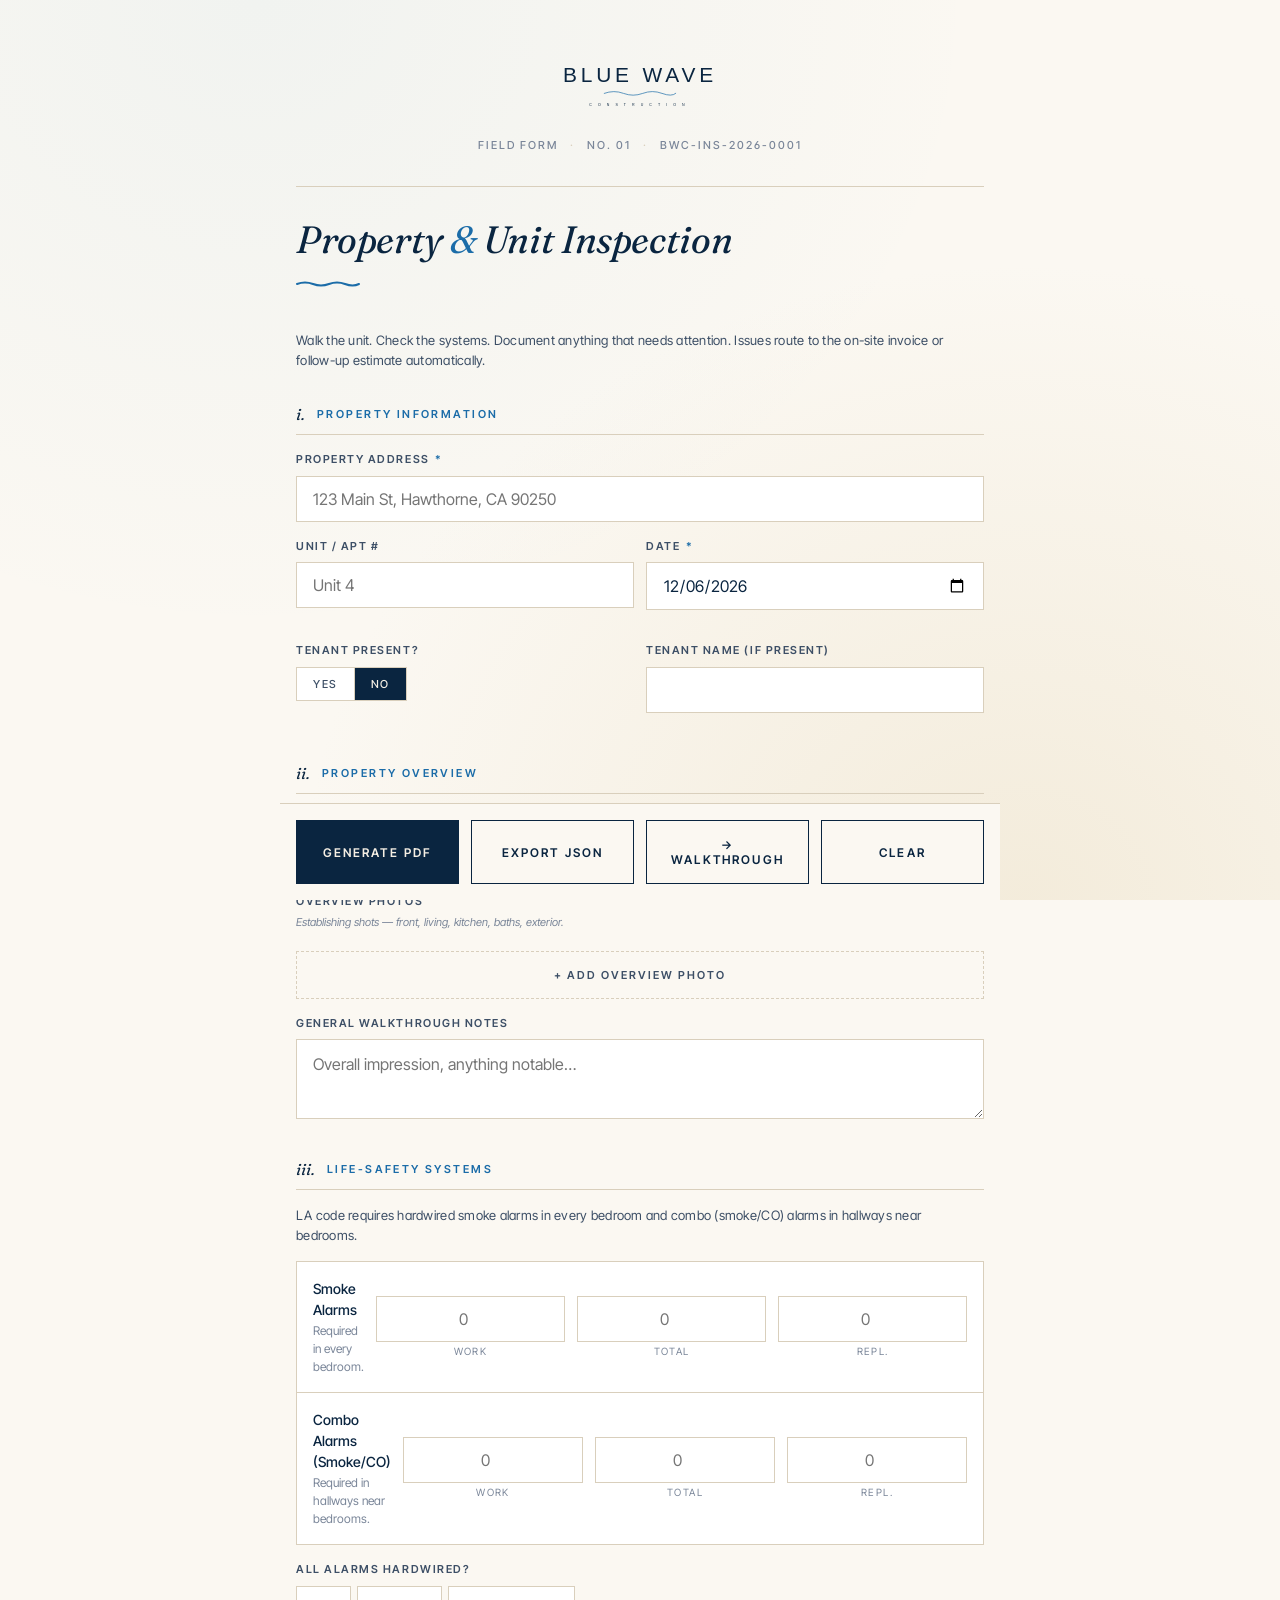
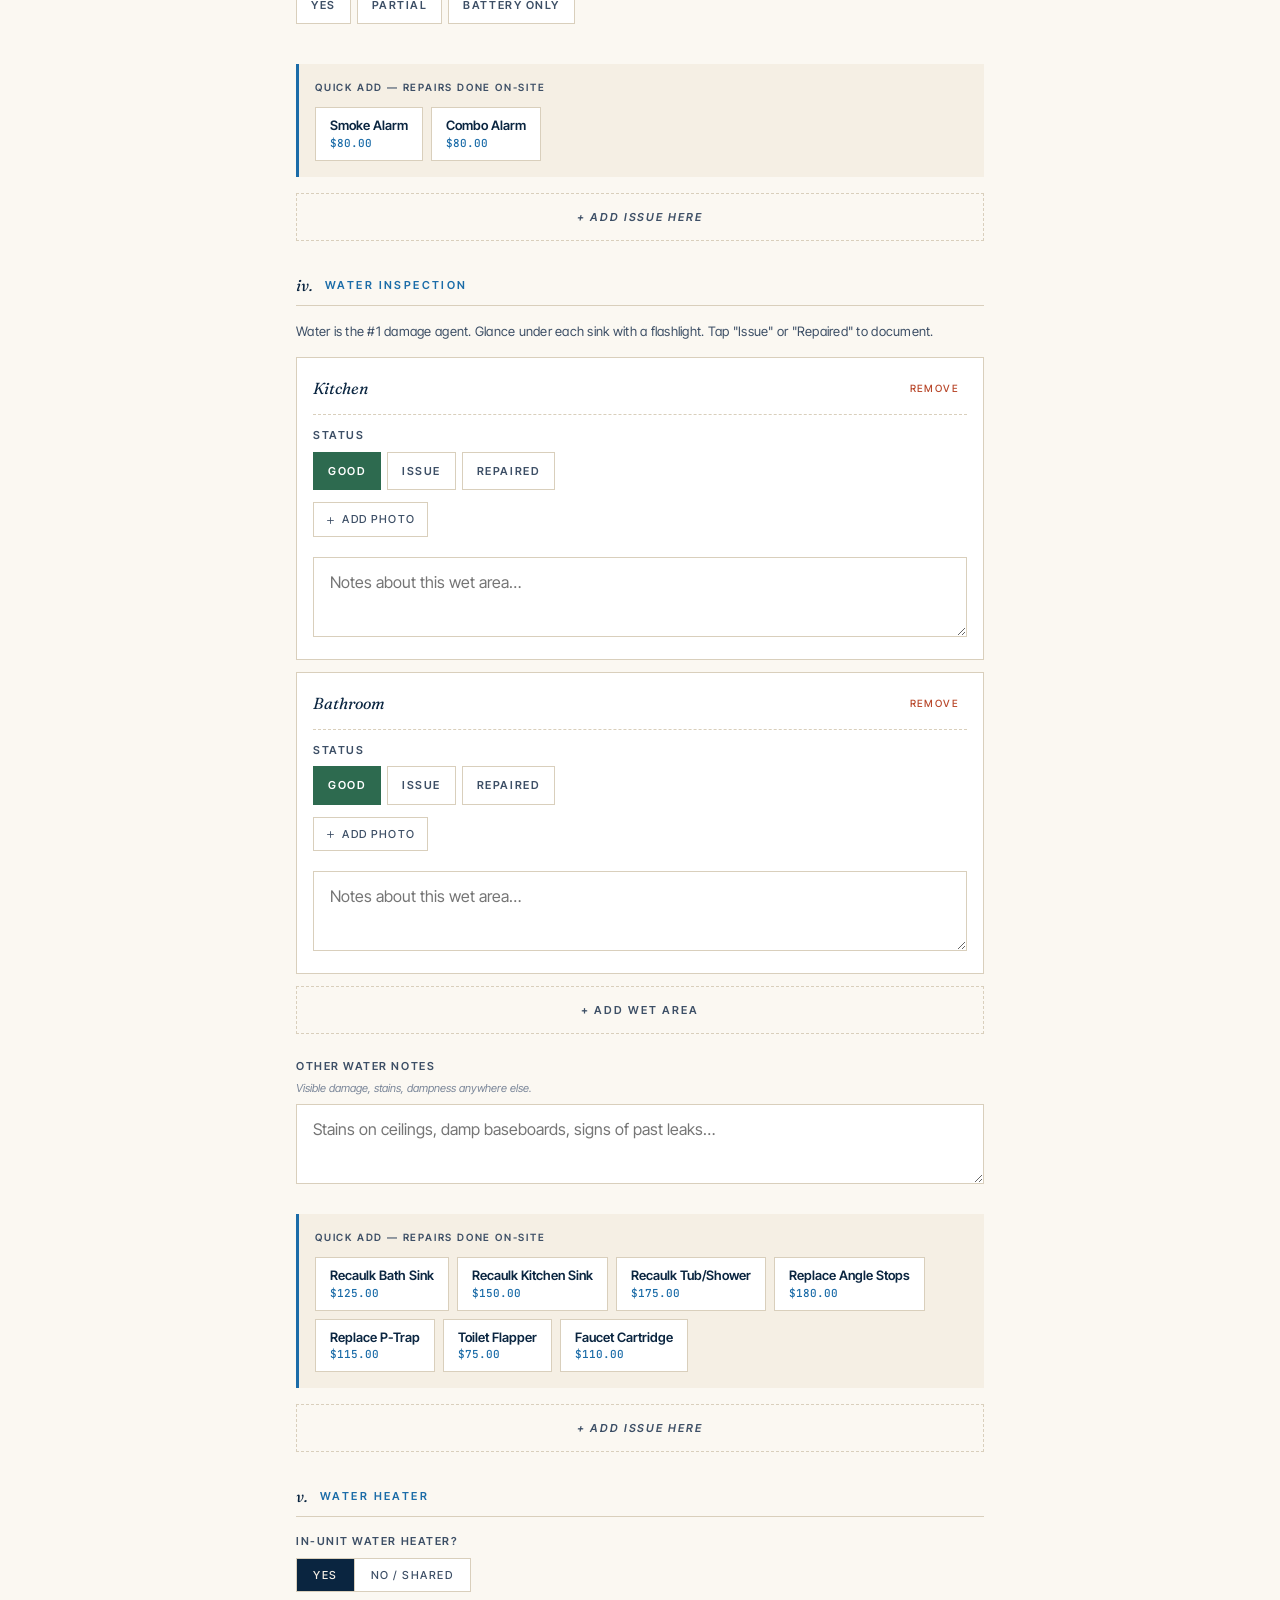
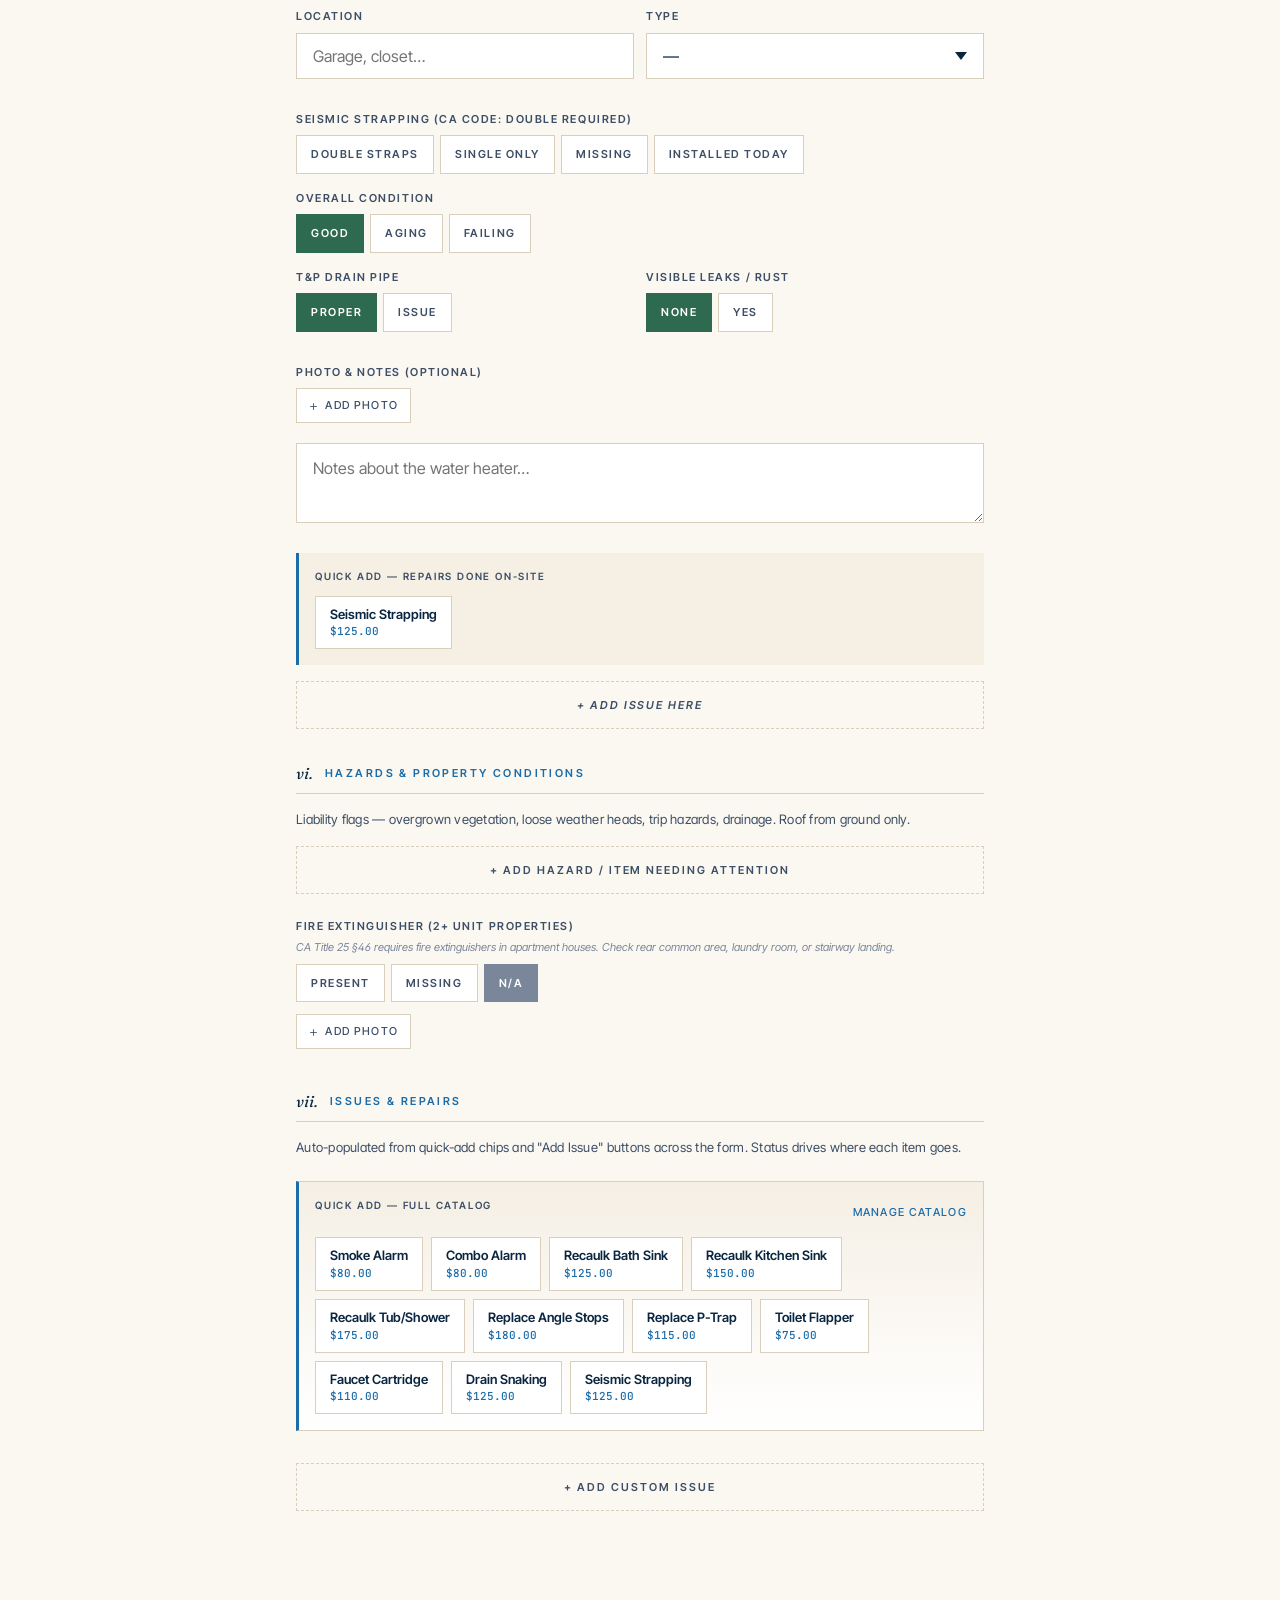
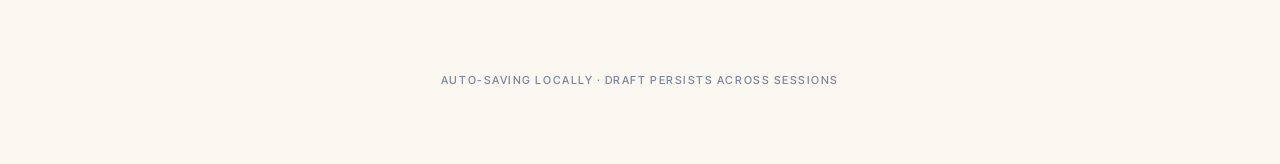
==== commit f91c88e1: "add fire extinguisher check for multi-unit properties" ====
--- a/inspection.html
+++ b/inspection.html
@@ -364,6 +364,25 @@
           <button type="button" class="btn-add" id="addHazardBtn" style="margin-top: var(--s3);">
             + Add Hazard / Item Needing Attention
           </button>
+
+          <div class="field" style="margin-top: var(--s5);">
+            <label class="label">Fire Extinguisher (2+ Unit Properties)</label>
+            <p class="helper">CA Title 25 §46 requires fire extinguishers in apartment houses. Check rear common area, laundry room, or stairway landing.</p>
+            <div class="status-buttons">
+              <input type="radio" name="fireExt" id="fireExtYes" value="yes" />
+              <label for="fireExtYes" class="status-ok">Present</label>
+              <input type="radio" name="fireExt" id="fireExtNo" value="no" />
+              <label for="fireExtNo" class="status-issue">Missing</label>
+              <input type="radio" name="fireExt" id="fireExtNA" value="na" checked />
+              <label for="fireExtNA" class="status-na">N/A</label>
+            </div>
+            <label class="photo-button" id="fireExtPhotoBtn" style="margin-top: var(--s3);">
+              <span class="icon">+</span>
+              <span class="text">Add photo</span>
+              <input type="file" accept="image/*" capture="environment" multiple class="fire-ext-photo-input" />
+            </label>
+            <div class="photo-strip" id="fireExtPhotoStrip"></div>
+          </div>
         </section>
 
         <!-- ============================================
--- a/styles.css
+++ b/styles.css
@@ -1577,3 +1577,352 @@
 .toast.show {
   transform: translateX(-50%) translateY(0);
 }
+
+/* ============================================
+   CUSTOMER INTAKE — calmer, more spacious
+   ============================================ */
+
+.intake {
+  max-width: 720px;
+  margin: 0 auto;
+  padding: 32px 20px 80px;
+  background: var(--paper);
+  min-height: 100vh;
+}
+
+.intake-header {
+  text-align: center;
+  padding: 32px 0 48px;
+}
+
+.intake-logo {
+  height: 72px;
+  width: auto;
+  margin-bottom: var(--s4);
+}
+
+.intake-eyebrow {
+  font-size: 11px;
+  letter-spacing: 0.24em;
+  text-transform: uppercase;
+  color: var(--ink-faint);
+  font-weight: 500;
+  margin-bottom: var(--s3);
+}
+
+.intake-title {
+  font-family: var(--serif);
+  font-weight: 300;
+  font-size: 38px;
+  line-height: 1.15;
+  color: var(--deep-navy);
+  margin: 0 0 var(--s4);
+  letter-spacing: -0.01em;
+}
+
+.intake-title em {
+  font-style: italic;
+  font-weight: 300;
+  color: var(--wave-blue);
+}
+
+.intake-lede {
+  font-size: 15px;
+  line-height: 1.7;
+  color: var(--ink-soft);
+  max-width: 460px;
+  margin: 0 auto;
+  font-family: var(--sans);
+}
+
+@media (max-width: 600px) {
+  .intake-title {
+    font-size: 28px;
+  }
+  .intake-lede {
+    font-size: 14px;
+  }
+  .intake-logo {
+    height: 56px;
+  }
+}
+
+/* === Sections === */
+.intake-section {
+  background: #fff;
+  border: 1px solid var(--rule);
+  padding: 32px 28px;
+  margin-bottom: var(--s5);
+  position: relative;
+}
+
+.intake-section-num {
+  position: absolute;
+  top: 24px;
+  right: 28px;
+  font-family: var(--serif);
+  font-style: italic;
+  font-size: 14px;
+  color: var(--ink-faint);
+  font-weight: 300;
+}
+
+.intake-section-title {
+  font-family: var(--serif);
+  font-weight: 400;
+  font-size: 24px;
+  color: var(--deep-navy);
+  margin: 0 0 var(--s4);
+  letter-spacing: -0.01em;
+}
+
+.intake-section-helper {
+  font-size: 14px;
+  line-height: 1.6;
+  color: var(--ink-soft);
+  margin: 0 0 var(--s5);
+  font-family: var(--sans);
+}
+
+@media (max-width: 600px) {
+  .intake-section {
+    padding: 24px 20px;
+  }
+  .intake-section-title {
+    font-size: 20px;
+  }
+}
+
+/* "optional" tag */
+.optional {
+  display: inline-block;
+  font-size: 9px;
+  letter-spacing: 0.18em;
+  text-transform: uppercase;
+  color: var(--ink-faint);
+  font-weight: 500;
+  font-style: normal;
+  margin-left: 6px;
+  vertical-align: middle;
+}
+
+/* === Line items === */
+.intake-line-item {
+  background: var(--bone);
+  border: 1px solid var(--rule);
+  padding: 24px;
+  margin-bottom: var(--s4);
+}
+
+.intake-line-header {
+  display: flex;
+  justify-content: space-between;
+  align-items: center;
+  margin-bottom: var(--s4);
+  padding-bottom: var(--s3);
+  border-bottom: 1px dashed var(--rule);
+}
+
+.intake-line-num {
+  font-family: var(--mono);
+  font-size: 11px;
+  letter-spacing: 0.12em;
+  text-transform: uppercase;
+  color: var(--wave-blue);
+  font-weight: 500;
+}
+
+.intake-line-remove {
+  background: none;
+  border: none;
+  font-size: 11px;
+  letter-spacing: 0.14em;
+  text-transform: uppercase;
+  color: var(--danger);
+  cursor: pointer;
+  font-weight: 500;
+  padding: 4px 8px;
+  font-family: var(--sans);
+}
+
+.intake-line-remove:hover {
+  text-decoration: underline;
+}
+
+.line-item-empty-msg {
+  font-size: 14px;
+  color: var(--ink-faint);
+  font-style: italic;
+  text-align: center;
+  padding: var(--s4);
+  margin: 0;
+}
+
+/* === Submit === */
+.intake-submit-wrap {
+  margin-top: var(--s6);
+  text-align: center;
+}
+
+.btn-large {
+  font-size: 14px;
+  padding: 18px 48px;
+  letter-spacing: 0.16em;
+  min-width: 240px;
+}
+
+.intake-submit-fineprint {
+  font-size: 13px;
+  color: var(--ink-faint);
+  margin-top: var(--s4);
+  font-family: var(--sans);
+}
+
+/* === Submitting overlay === */
+.intake-submitting {
+  position: fixed;
+  inset: 0;
+  background: rgba(10, 37, 64, 0.92);
+  z-index: 200;
+  display: flex;
+  align-items: center;
+  justify-content: center;
+}
+
+.submitting-inner {
+  text-align: center;
+  color: var(--bone);
+}
+
+.submitting-inner p {
+  margin-top: var(--s4);
+  font-size: 14px;
+  letter-spacing: 0.14em;
+  text-transform: uppercase;
+  font-weight: 500;
+}
+
+.submitting-spinner {
+  width: 48px;
+  height: 48px;
+  border: 2px solid rgba(245, 239, 228, 0.2);
+  border-top-color: var(--sky);
+  border-radius: 50%;
+  animation: spin 0.8s linear infinite;
+  margin: 0 auto;
+}
+
+@keyframes spin {
+  to { transform: rotate(360deg); }
+}
+
+/* === Thank you panel === */
+.intake-thank-you {
+  background: #fff;
+  border: 1px solid var(--rule);
+  padding: 64px 40px;
+  text-align: center;
+  max-width: 540px;
+  margin: 80px auto;
+}
+
+.thank-you-wave {
+  width: 120px;
+  height: 16px;
+  margin-bottom: var(--s5);
+}
+
+.thank-you-wave path {
+  stroke: var(--wave-blue);
+  stroke-width: 2;
+  fill: none;
+  stroke-linecap: round;
+}
+
+.thank-you-title {
+  font-family: var(--serif);
+  font-weight: 300;
+  font-size: 40px;
+  line-height: 1.15;
+  color: var(--deep-navy);
+  margin: 0 0 var(--s5);
+}
+
+.thank-you-title em {
+  font-style: italic;
+  font-weight: 300;
+  color: var(--wave-blue);
+}
+
+.thank-you-body {
+  font-size: 15px;
+  line-height: 1.7;
+  color: var(--ink-soft);
+  margin: 0 0 var(--s6);
+  max-width: 380px;
+  margin-left: auto;
+  margin-right: auto;
+}
+
+.thank-you-meta {
+  background: var(--bone);
+  border: 1px solid var(--rule);
+  padding: 20px 24px;
+  margin: var(--s5) auto;
+  max-width: 360px;
+  text-align: left;
+}
+
+.thank-you-meta-row {
+  display: flex;
+  justify-content: space-between;
+  padding: 6px 0;
+  font-size: 13px;
+}
+
+.thank-you-meta-label {
+  color: var(--ink-faint);
+  letter-spacing: 0.12em;
+  text-transform: uppercase;
+  font-size: 10px;
+  font-weight: 500;
+}
+
+.thank-you-meta-val {
+  font-family: var(--mono);
+  color: var(--deep-navy);
+  font-weight: 500;
+}
+
+.thank-you-contact {
+  font-size: 14px;
+  color: var(--ink-soft);
+  margin: var(--s5) 0 var(--s4);
+  line-height: 1.6;
+}
+
+.thank-you-contact a {
+  color: var(--wave-blue);
+  text-decoration: none;
+  border-bottom: 1px solid var(--wave-blue);
+  padding-bottom: 1px;
+}
+
+.thank-you-license {
+  font-size: 11px;
+  letter-spacing: 0.12em;
+  text-transform: uppercase;
+  color: var(--ink-faint);
+  margin-top: var(--s5);
+  font-weight: 500;
+}
+
+@media (max-width: 600px) {
+  .intake-thank-you {
+    padding: 48px 24px;
+    margin: 40px auto;
+  }
+  .thank-you-title {
+    font-size: 32px;
+  }
+}
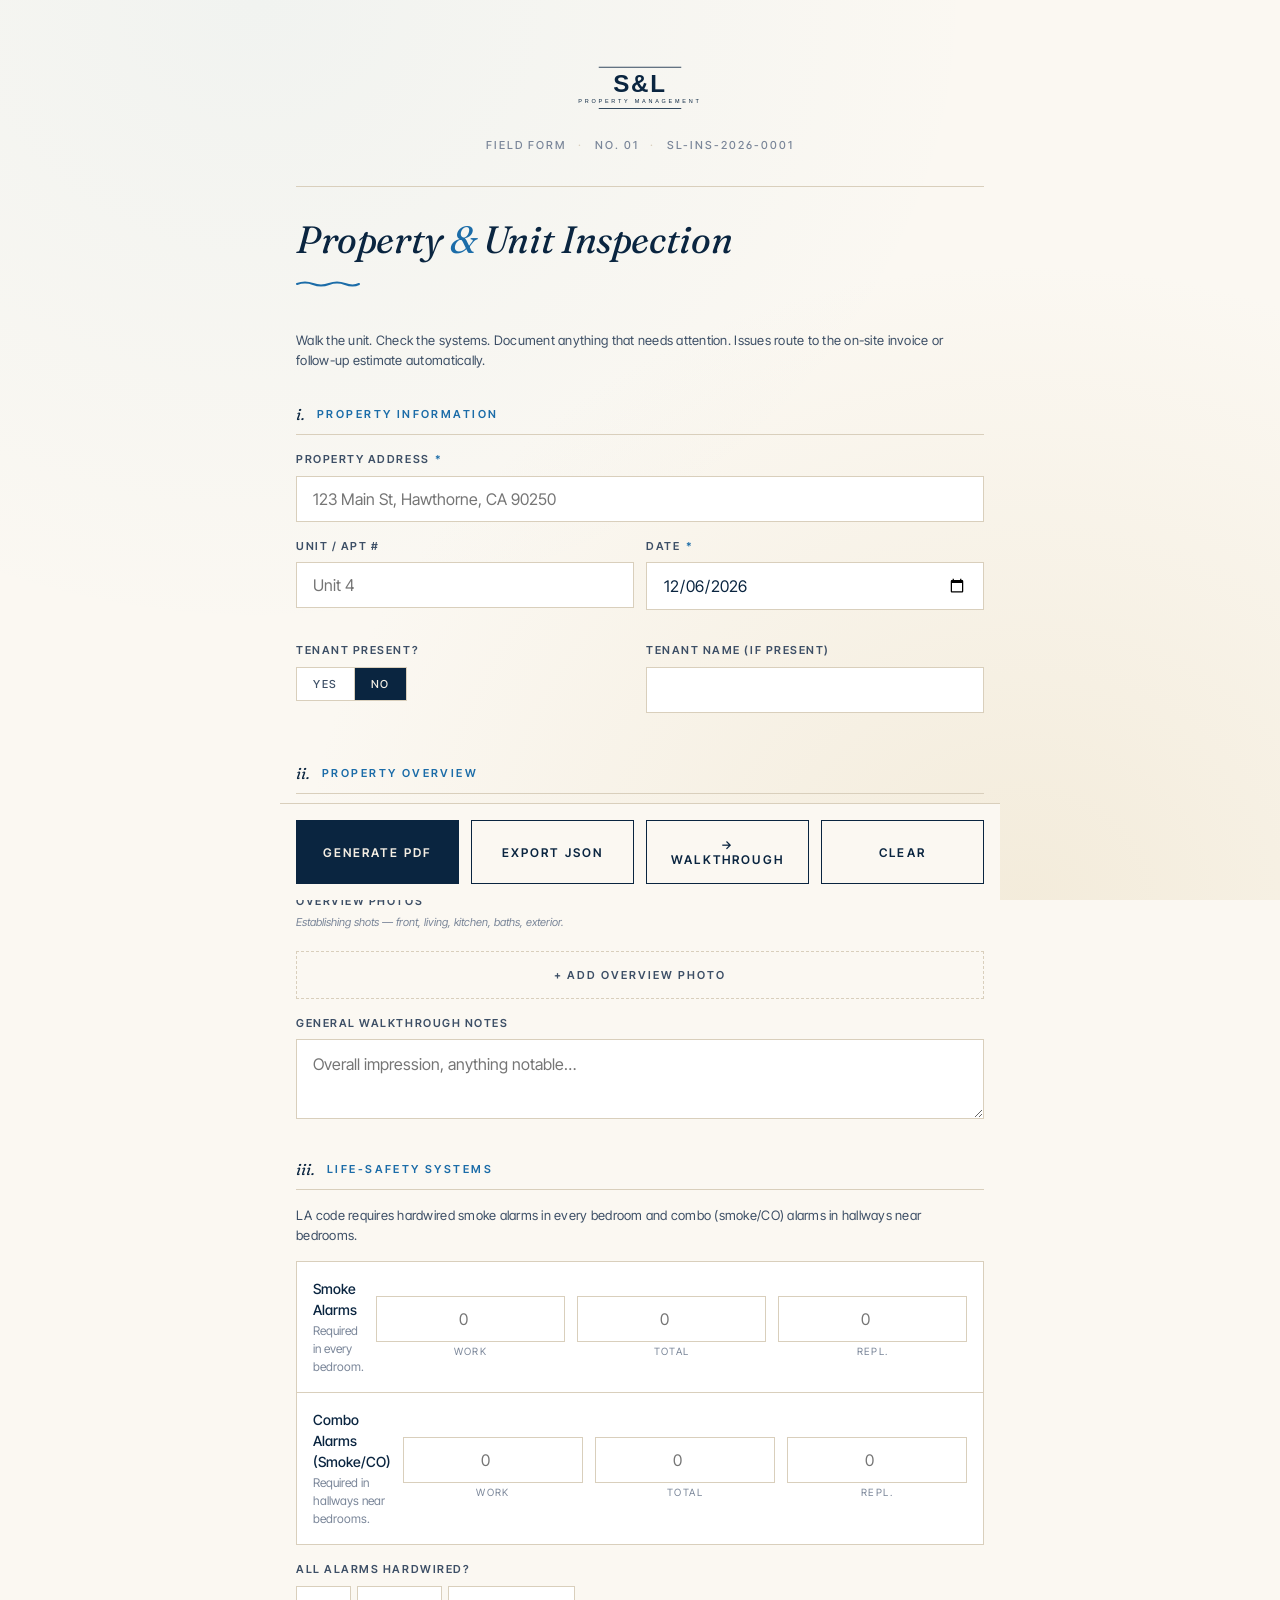
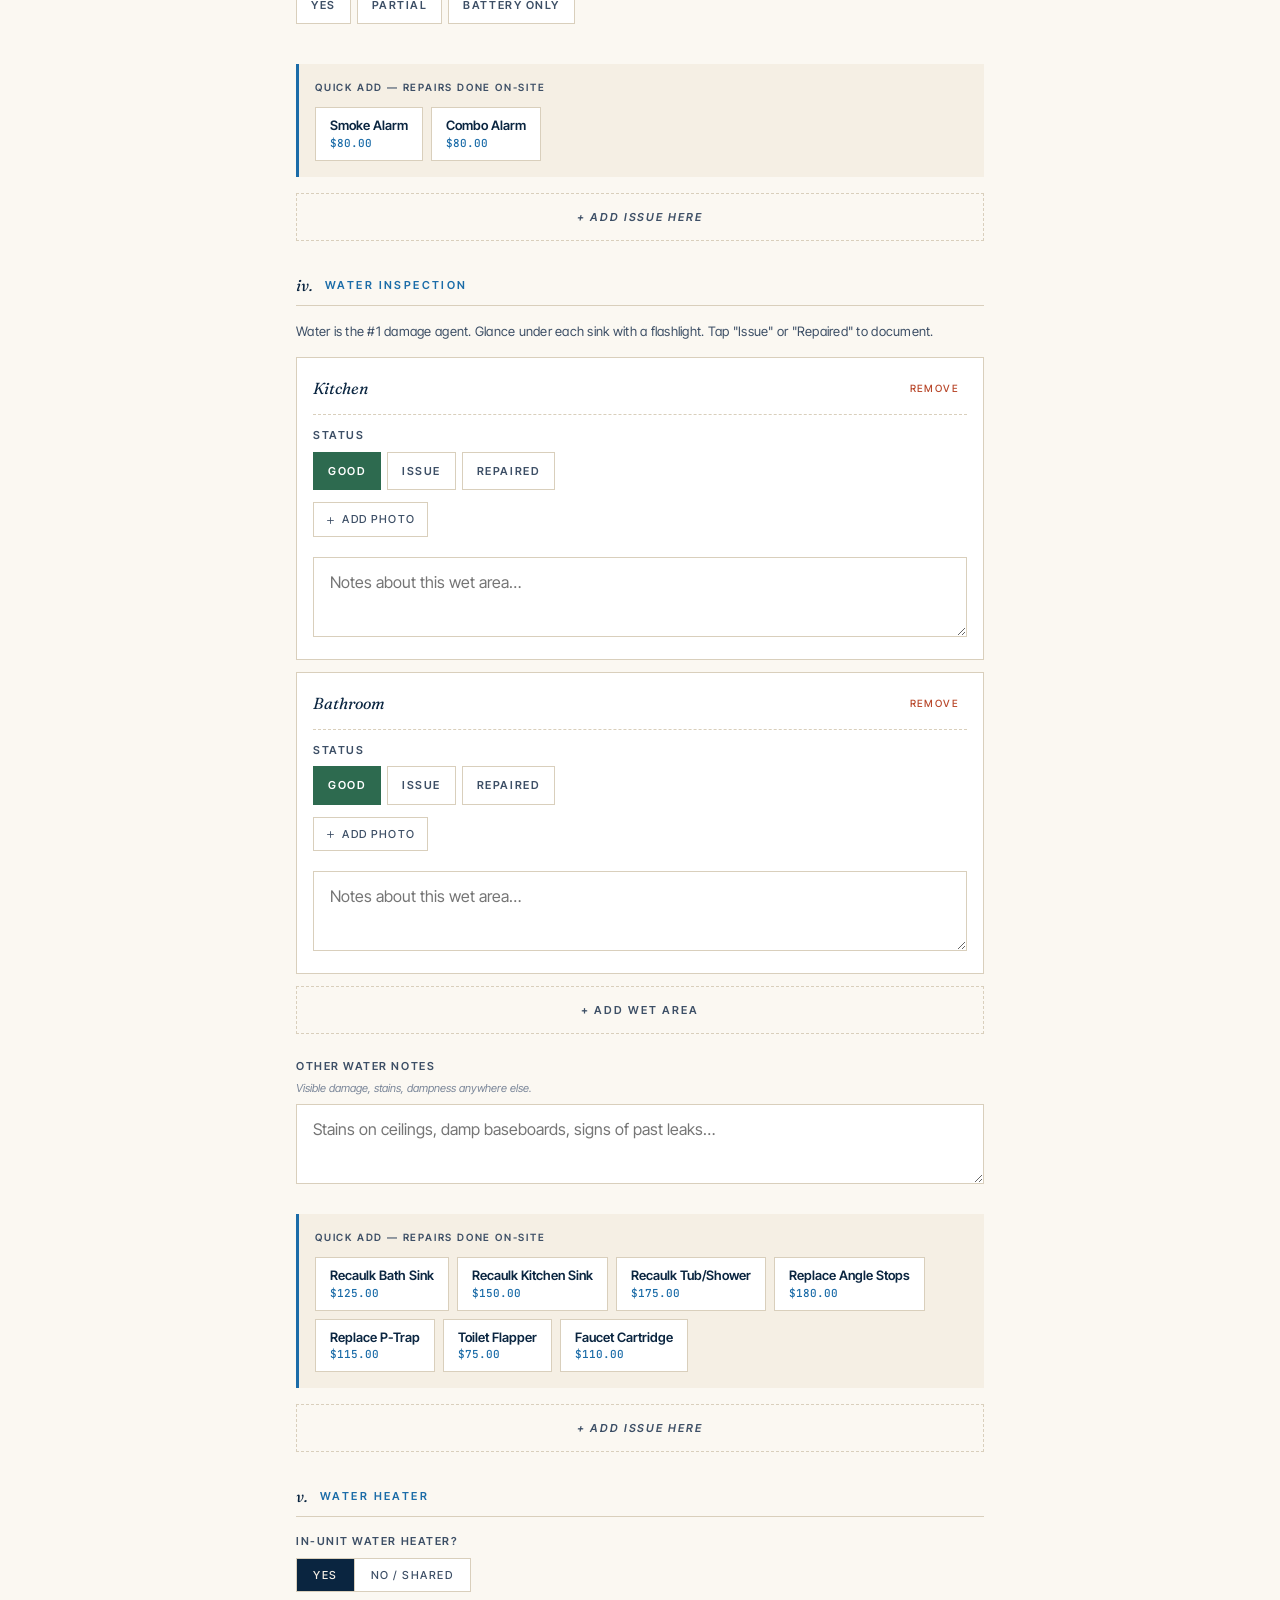
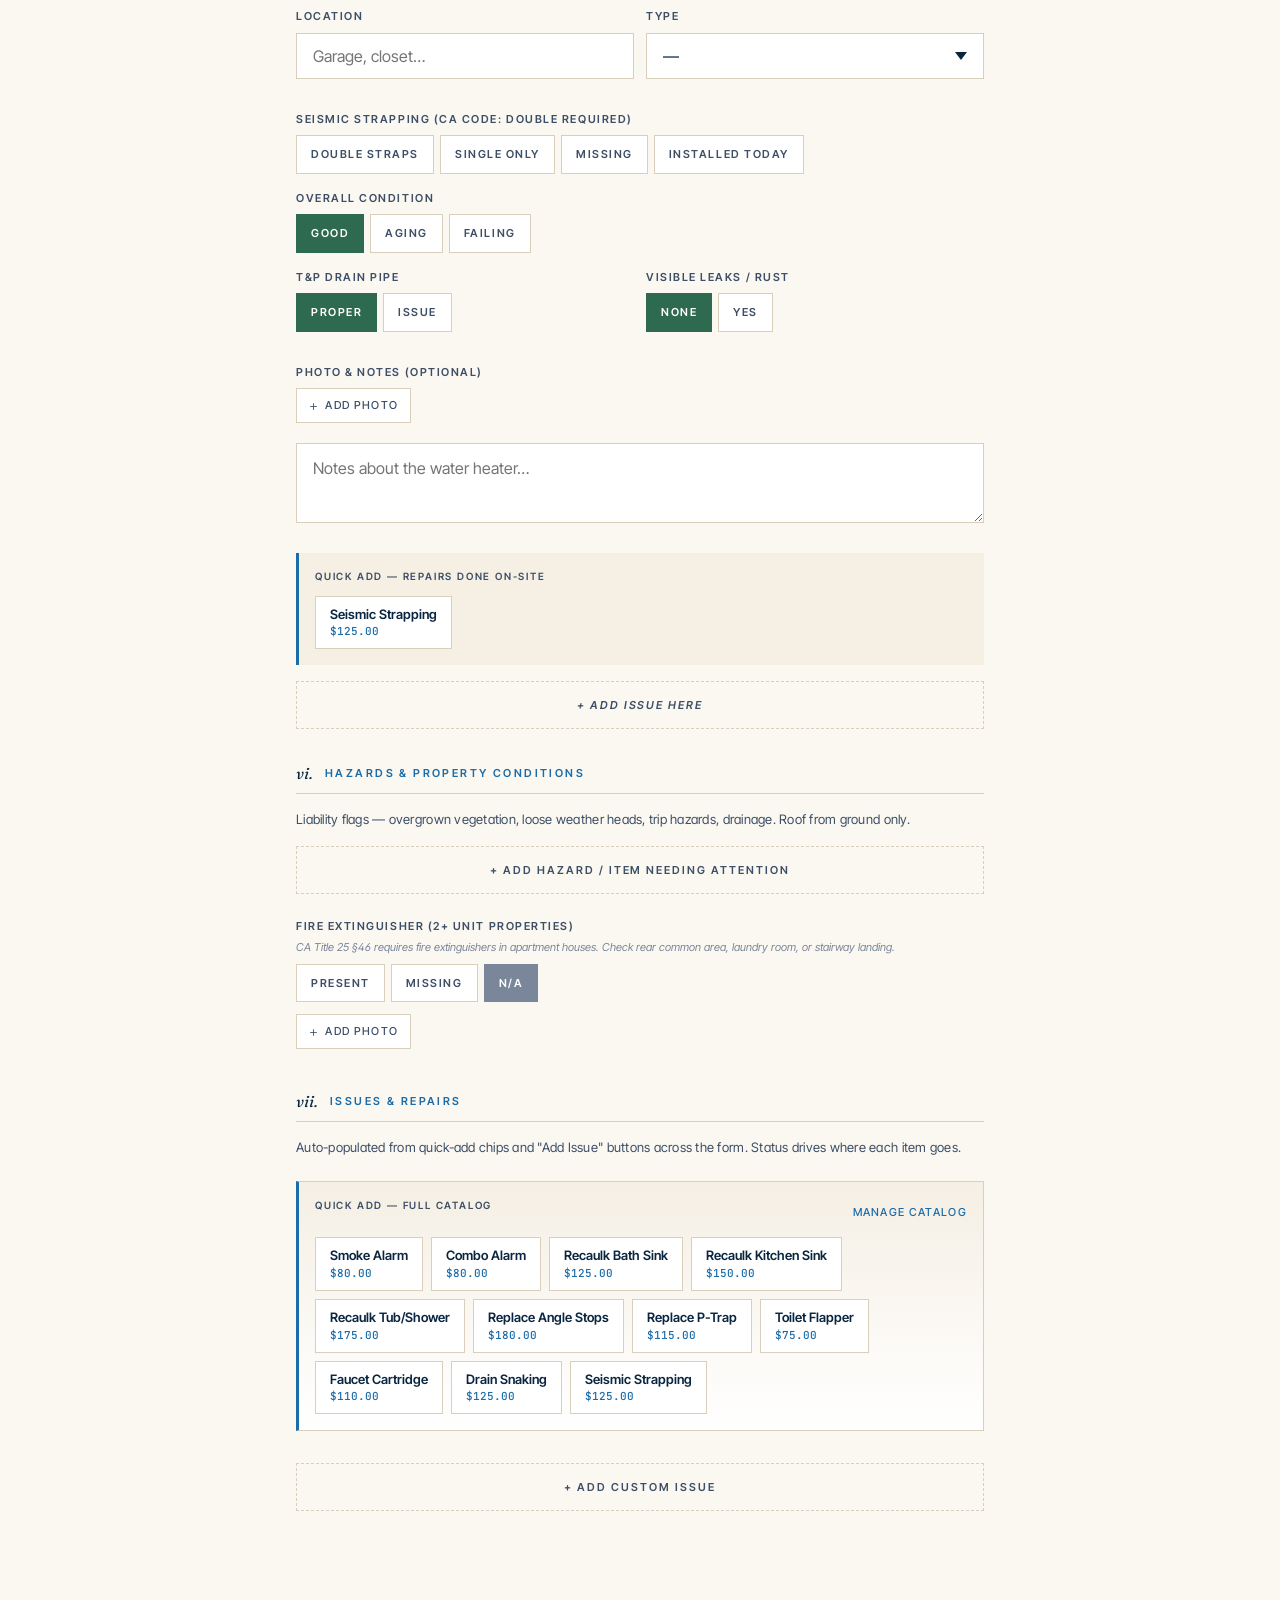
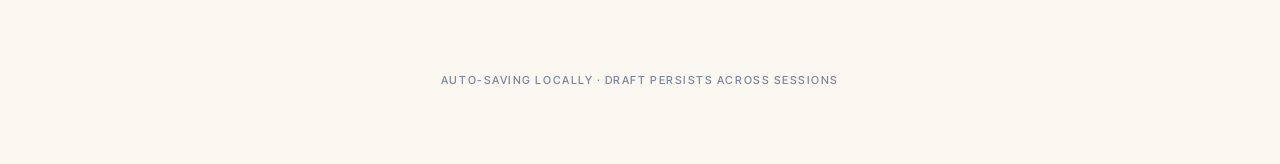
==== commit 60534966: "Rebrand inspection reports under S&L Property Management - Add per-brand identity config (inspection" ====
--- a/inspection.html
+++ b/inspection.html
@@ -22,14 +22,14 @@
       <header class="app-header">
         <a href="index.html" style="text-decoration: none">
           <img
-            src="assets/01_logo_horizontal_navy.svg"
-            alt="Blue Wave Construction"
+            src="assets/sl_property_management_navy.svg"
+            alt="S&L Property Management"
             class="logo"
           />
         </a>
         <div class="meta">
           Field Form <span class="sep">·</span> No. 01
-          <span class="sep">·</span> <span id="reportIdDisplay">BWC-INS-…</span>
+          <span class="sep">·</span> <span id="reportIdDisplay">SL-INS-…</span>
         </div>
       </header>
 
